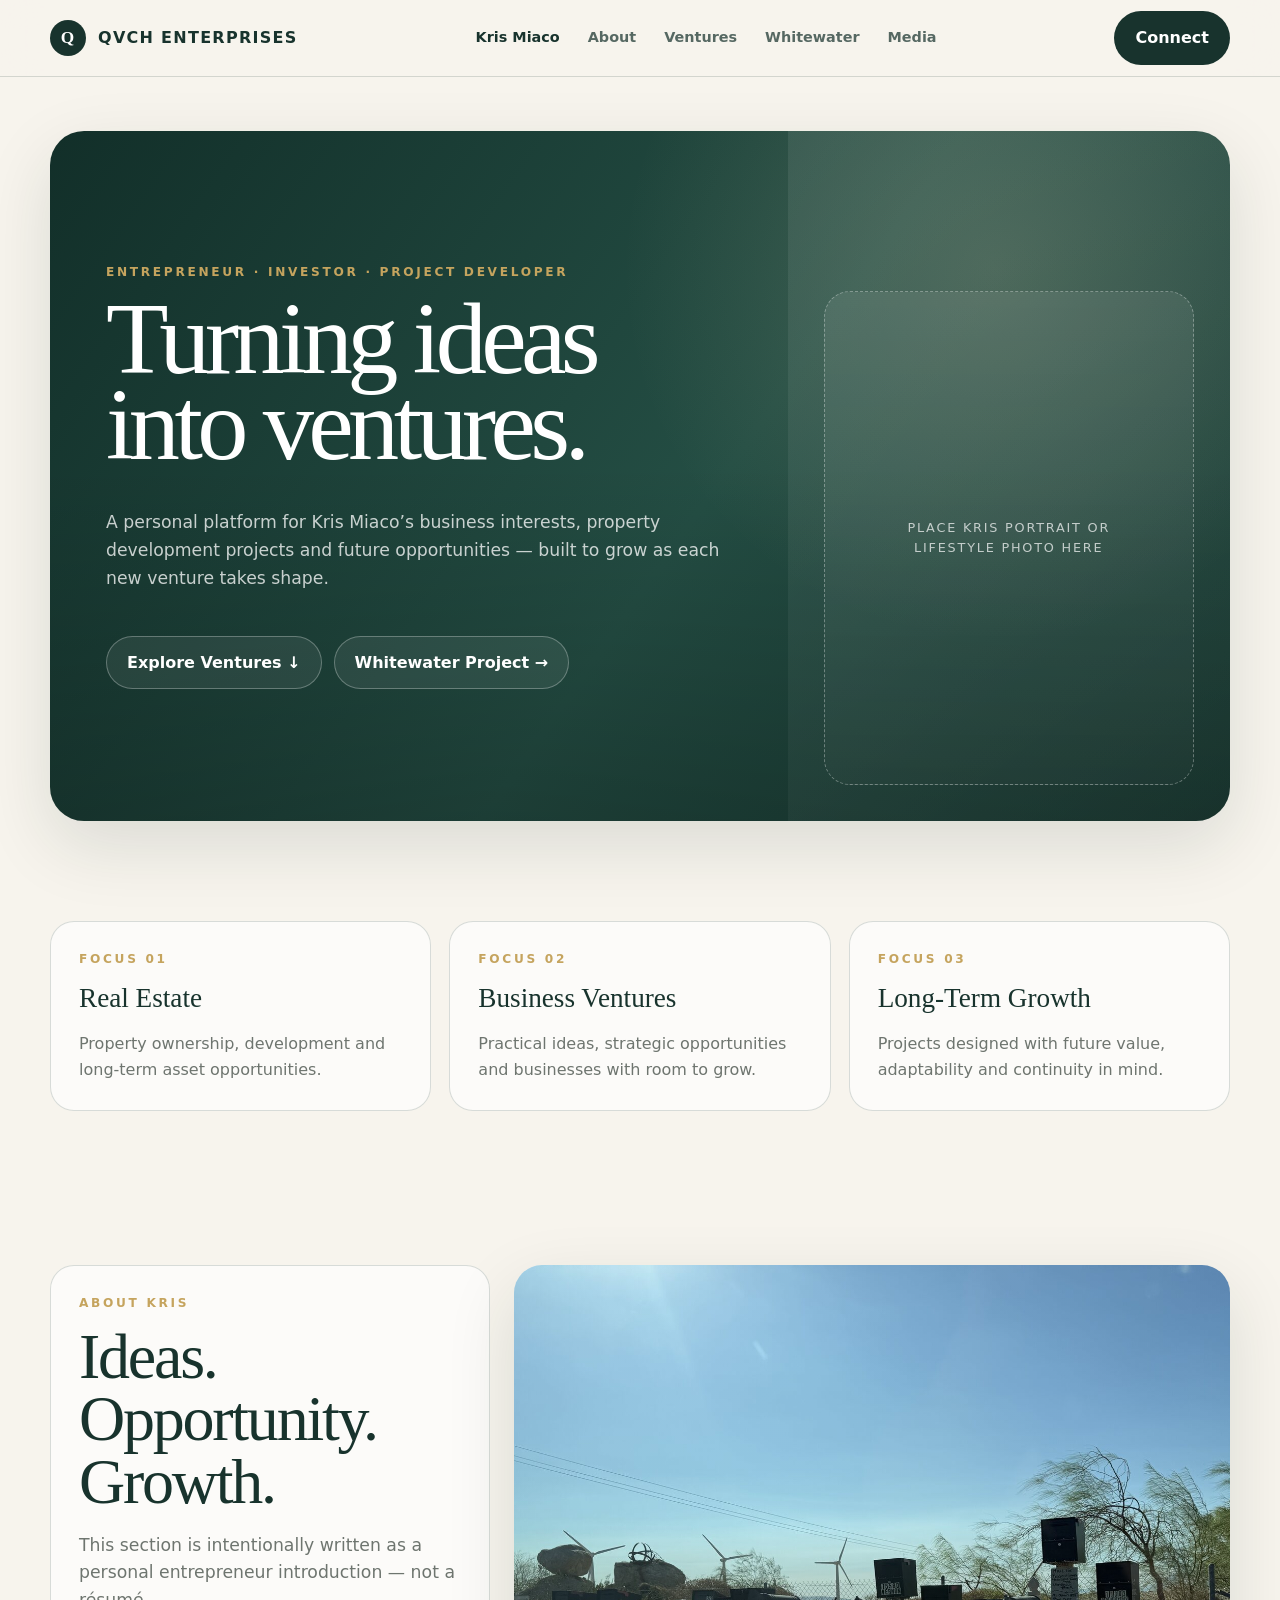
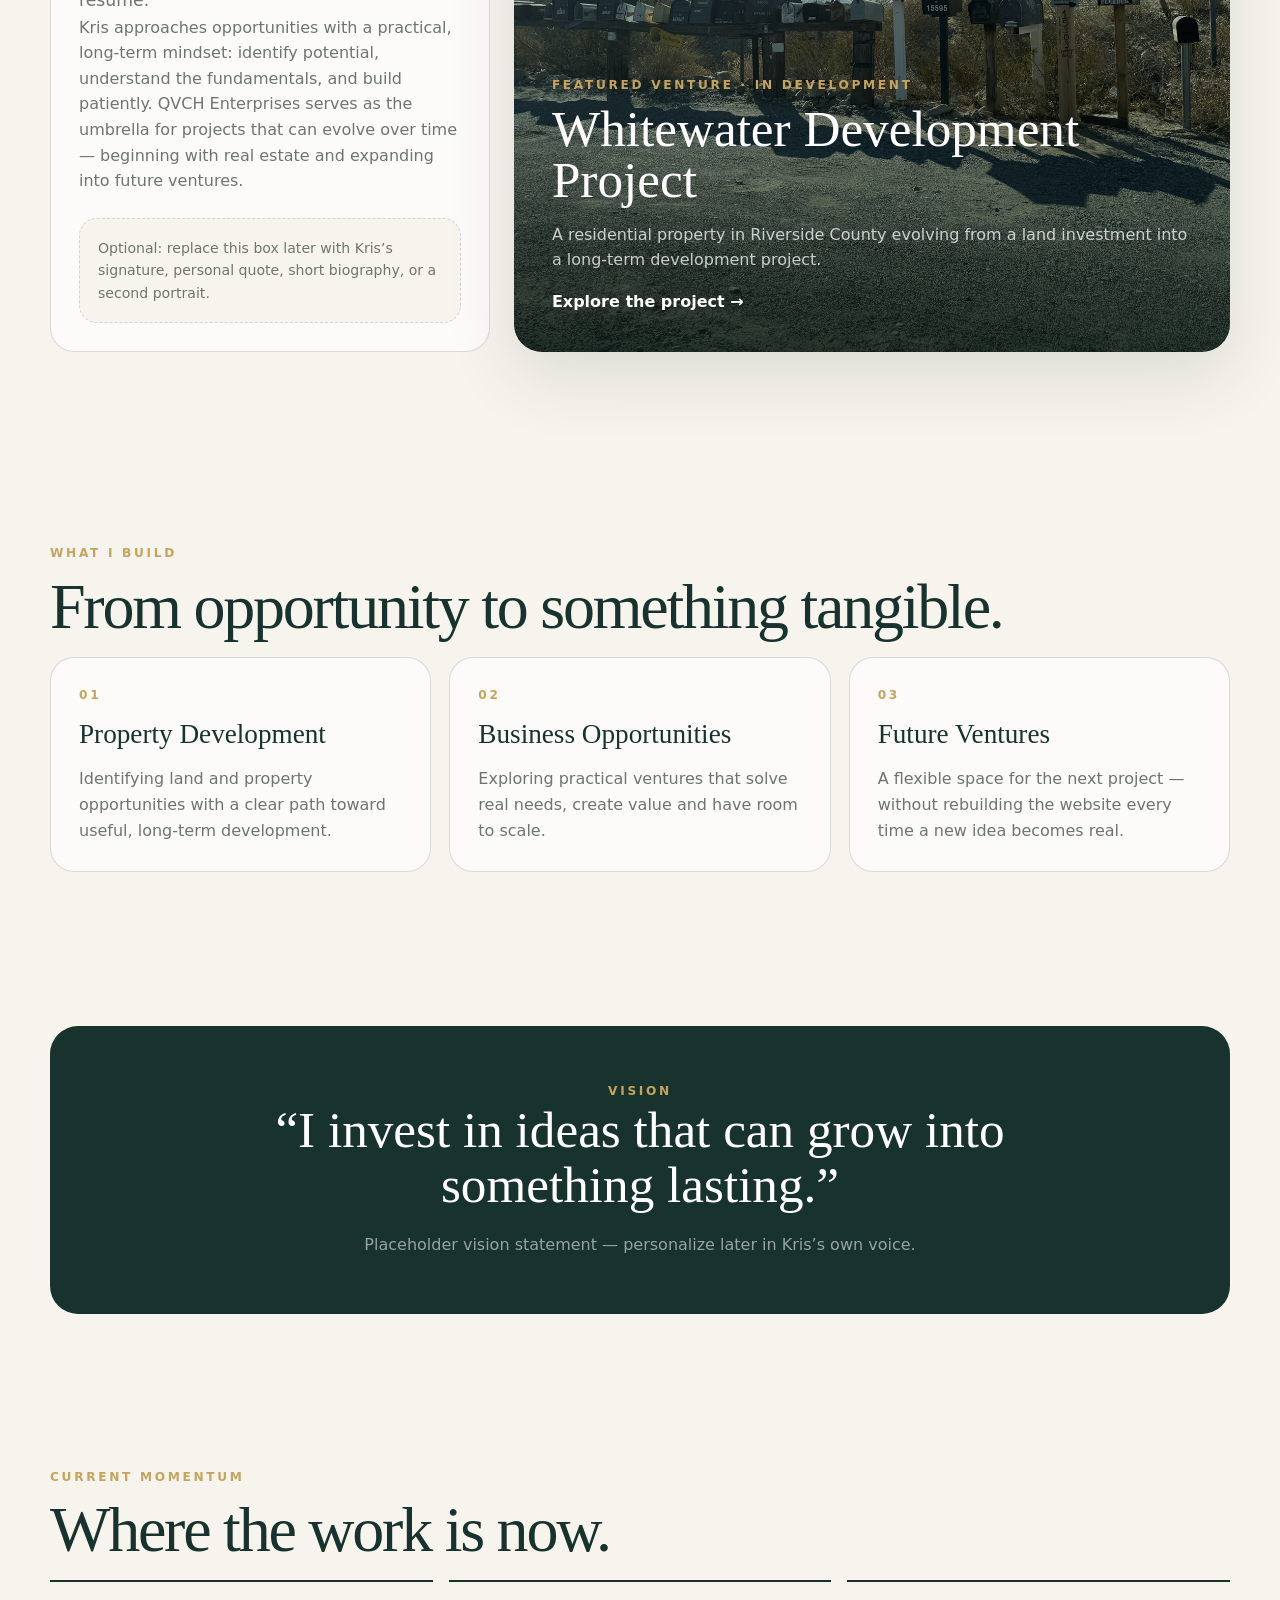
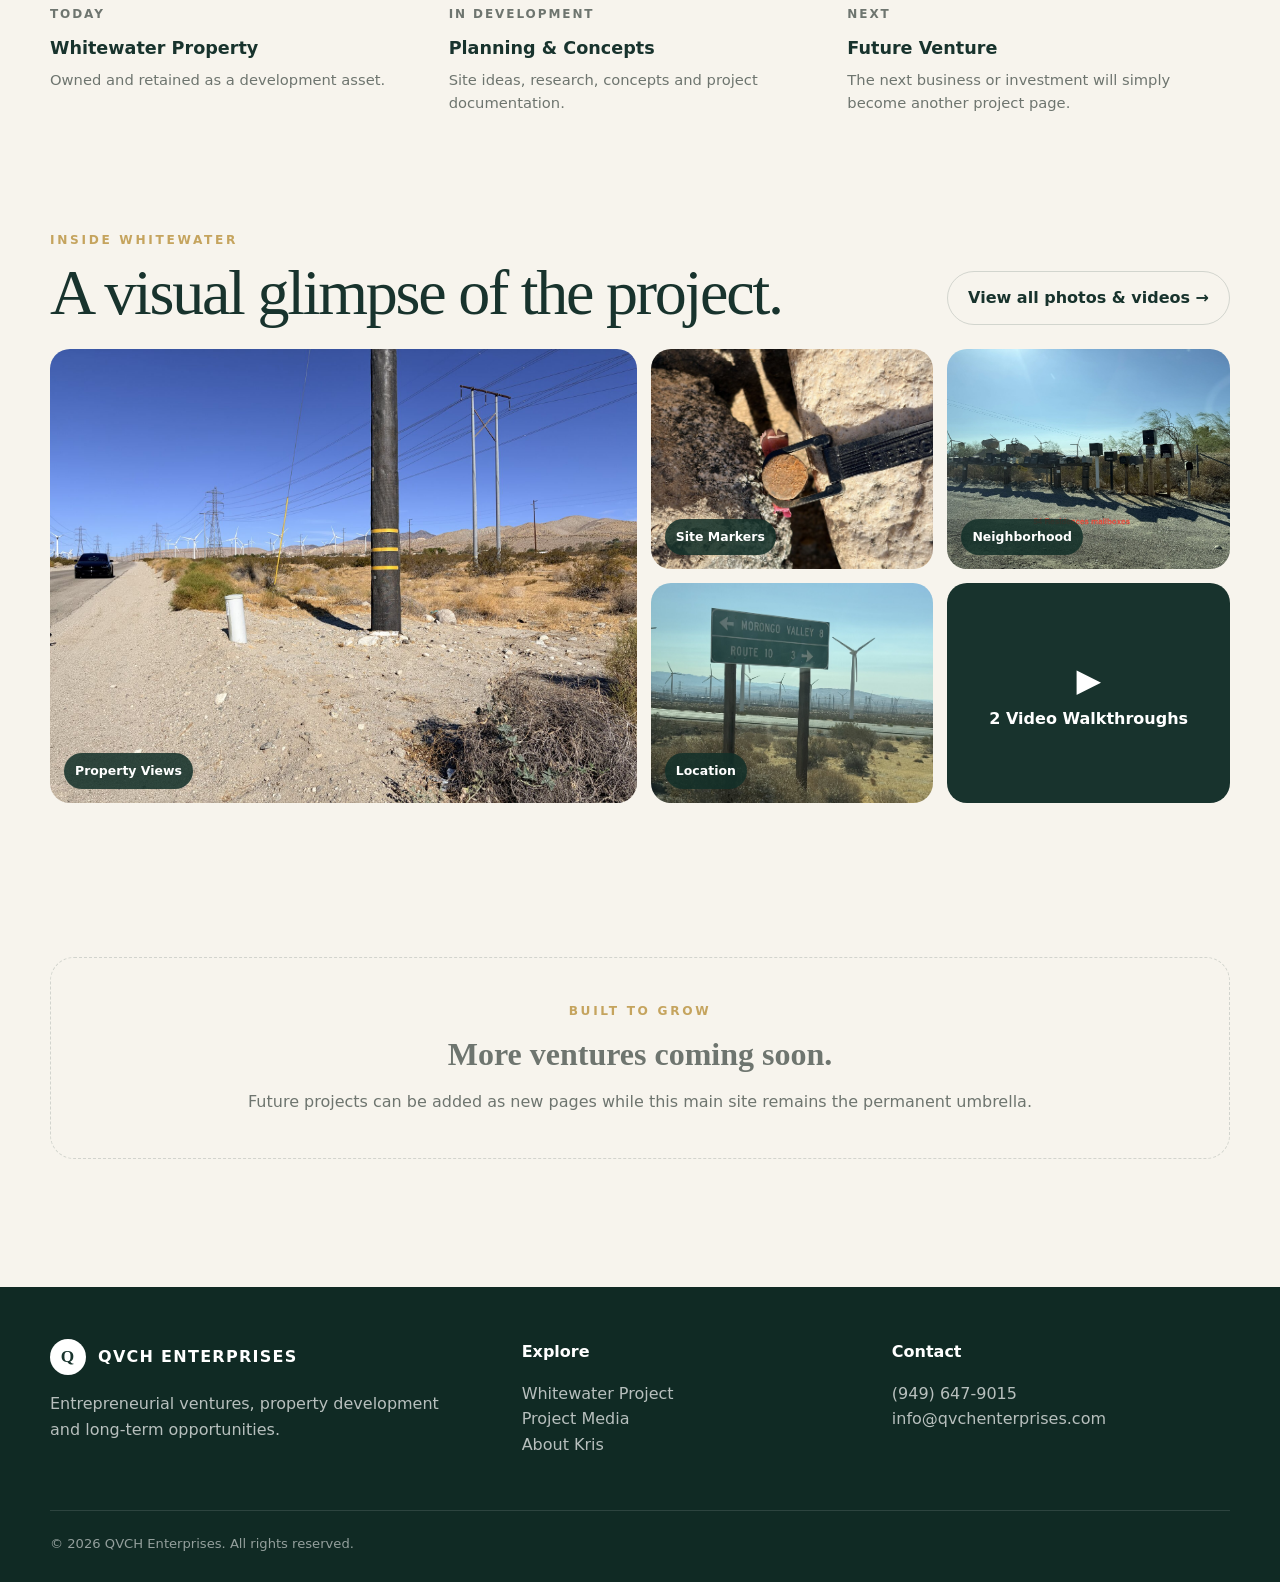
==== index.html @ ada2a0e2 "Initial QVCH staging website" ====
<!doctype html>
<html lang="en">
<head>
  <meta charset="utf-8">
  <meta name="viewport" content="width=device-width,initial-scale=1">
  <meta name="description" content="Kris Miaco — entrepreneur, investor and project developer. Explore current ventures and the Whitewater Development Project.">
  <title>Kris Miaco | QVCH Enterprises</title>
  <link rel="stylesheet" href="assets/css/styles.css">
</head>
<body>
<nav class="nav">
  <div class="container nav-inner">
    <a class="brand" href="index.html"><span class="brand-mark">Q</span><span>QVCH ENTERPRISES</span></a>
    <button class="menu-btn" aria-label="Open menu">☰</button>
    <div class="nav-links">
      <a class="active" href="index.html">Kris Miaco</a>
      <a href="#about">About</a>
      <a href="#ventures">Ventures</a>
      <a href="whitewater.html">Whitewater</a>
      <a href="media.html">Media</a>
    </div>
    <a class="nav-cta" href="#contact">Connect</a>
  </div>
</nav>

<header class="hero">
  <div class="container hero-shell">
    <div class="hero-grid">
      <div class="hero-copy">
        <div class="eyebrow">Entrepreneur · Investor · Project Developer</div>
        <h1>Turning ideas into ventures.</h1>
        <p>A personal platform for Kris Miaco’s business interests, property development projects and future opportunities — built to grow as each new venture takes shape.</p>
        <div class="hero-actions">
          <a class="btn btn-light" href="#ventures">Explore Ventures ↓</a>
          <a class="btn btn-light" href="whitewater.html">Whitewater Project →</a>
        </div>
      </div>
      <div class="hero-portrait">
        <div class="portrait-placeholder">PLACE KRIS PORTRAIT OR<br>LIFESTYLE PHOTO HERE</div>
      </div>
    </div>
  </div>
</header>

<section class="section-sm">
  <div class="container focus-grid">
    <article class="card"><div class="eyebrow">Focus 01</div><h3>Real Estate</h3><p>Property ownership, development and long-term asset opportunities.</p></article>
    <article class="card"><div class="eyebrow">Focus 02</div><h3>Business Ventures</h3><p>Practical ideas, strategic opportunities and businesses with room to grow.</p></article>
    <article class="card"><div class="eyebrow">Focus 03</div><h3>Long-Term Growth</h3><p>Projects designed with future value, adaptability and continuity in mind.</p></article>
  </div>
</section>

<section class="section" id="about">
  <div class="container split">
    <div class="card">
      <div class="eyebrow">About Kris</div>
      <h2 class="section-title" style="font-size:clamp(2.5rem,5vw,4.3rem)">Ideas.<br>Opportunity.<br>Growth.</h2>
      <p class="lead">This section is intentionally written as a personal entrepreneur introduction — not a résumé.</p>
      <p style="color:var(--muted)">Kris approaches opportunities with a practical, long-term mindset: identify potential, understand the fundamentals, and build patiently. QVCH Enterprises serves as the umbrella for projects that can evolve over time — beginning with real estate and expanding into future ventures.</p>
      <div style="margin-top:24px;padding:18px;border-radius:18px;background:var(--paper);border:1px dashed var(--line);color:var(--muted);font-size:.88rem">Optional: replace this box later with Kris’s signature, personal quote, short biography, or a second portrait.</div>
    </div>
    <a class="featured" href="whitewater.html" style="background-image:url('assets/images/whitewater-landscape-01.jpg')">
      <div class="featured-content">
        <div class="eyebrow">Featured Venture · In Development</div>
        <h3>Whitewater Development Project</h3>
        <p>A residential property in Riverside County evolving from a land investment into a long-term development project.</p>
        <strong>Explore the project →</strong>
      </div>
    </a>
  </div>
</section>

<section class="section" id="ventures">
  <div class="container">
    <div class="eyebrow">What I Build</div>
    <h2 class="section-title">From opportunity to something tangible.</h2>
    <div class="focus-grid">
      <article class="card"><div class="eyebrow">01</div><h3>Property Development</h3><p>Identifying land and property opportunities with a clear path toward useful, long-term development.</p></article>
      <article class="card"><div class="eyebrow">02</div><h3>Business Opportunities</h3><p>Exploring practical ventures that solve real needs, create value and have room to scale.</p></article>
      <article class="card"><div class="eyebrow">03</div><h3>Future Ventures</h3><p>A flexible space for the next project — without rebuilding the website every time a new idea becomes real.</p></article>
    </div>
  </div>
</section>

<section class="section-sm">
  <div class="container quote-panel">
    <div class="eyebrow">Vision</div>
    <blockquote>“I invest in ideas that can grow into something lasting.”</blockquote>
    <p style="margin:20px 0 0;color:rgba(255,255,255,.55)">Placeholder vision statement — personalize later in Kris’s own voice.</p>
  </div>
</section>

<section class="section">
  <div class="container">
    <div class="eyebrow">Current Momentum</div>
    <h2 class="section-title">Where the work is now.</h2>
    <div class="timeline">
      <div class="step"><span>Today</span><h4>Whitewater Property</h4><p>Owned and retained as a development asset.</p></div>
      <div class="step"><span>In Development</span><h4>Planning & Concepts</h4><p>Site ideas, research, concepts and project documentation.</p></div>
      <div class="step"><span>Next</span><h4>Future Venture</h4><p>The next business or investment will simply become another project page.</p></div>
    </div>
  </div>
</section>

<section class="section" style="padding-top:20px">
  <div class="container">
    <div style="display:flex;justify-content:space-between;align-items:end;gap:20px;flex-wrap:wrap;margin-bottom:24px">
      <div><div class="eyebrow">Inside Whitewater</div><h2 class="section-title" style="font-size:clamp(2.4rem,5vw,4rem);margin-bottom:0">A visual glimpse of the project.</h2></div>
      <a class="btn btn-outline" href="media.html">View all photos & videos →</a>
    </div>
    <div class="media-teaser">
      <a href="media.html"><img src="assets/images/whitewater-landscape-02.jpg" alt="Whitewater property landscape"><span class="media-label">Property Views</span></a>
      <a href="media.html"><img src="assets/images/lot-marker-t3s-zoom.jpg" alt="Lot marker detail"><span class="media-label">Site Markers</span></a>
      <a href="media.html"><img src="assets/images/neighborhood-mailboxes.jpg" alt="Nearby residences mailboxes"><span class="media-label">Neighborhood</span></a>
      <a href="media.html"><img src="assets/images/morongo-route-sign.jpg" alt="Morongo route sign"><span class="media-label">Location</span></a>
      <a href="media.html" style="background:var(--ink);display:grid;place-items:center;color:white"><div style="text-align:center"><div style="font-size:2rem">▶</div><strong>2 Video Walkthroughs</strong></div></a>
    </div>
  </div>
</section>

<section class="section-sm">
  <div class="container placeholder-venture"><div class="eyebrow">Built to Grow</div><h3 style="font-family:Georgia,serif;font-size:2rem;margin:8px 0">More ventures coming soon.</h3><p style="margin:0">Future projects can be added as new pages while this main site remains the permanent umbrella.</p></div>
</section>

<footer class="footer" id="contact">
  <div class="container">
    <div class="footer-grid">
      <div><div class="brand"><span class="brand-mark" style="background:white;color:var(--ink)">Q</span><span>QVCH ENTERPRISES</span></div><p style="max-width:420px">Entrepreneurial ventures, property development and long-term opportunities.</p></div>
      <div><strong>Explore</strong><p><a href="whitewater.html">Whitewater Project</a><br><a href="media.html">Project Media</a><br><a href="#about">About Kris</a></p></div>
      <div><strong>Contact</strong><p><a href="tel:+19496479015">(949) 647-9015</a><br><a href="mailto:info@qvchenterprises.com">info@qvchenterprises.com</a></p></div>
    </div>
    <div class="footer-bottom">© <span data-year></span> QVCH Enterprises. All rights reserved.</div>
  </div>
</footer>
<script src="assets/js/main.js"></script>
</body>
</html>
---- assets/css/styles.css ----
:root{
  --ink:#18332d;
  --ink-2:#284d44;
  --sand:#d7c3a0;
  --sand-2:#b79d74;
  --paper:#f7f4ed;
  --white:#ffffff;
  --muted:#6e756f;
  --line:rgba(24,51,45,.16);
  --gold:#c5a45e;
  --shadow:0 24px 70px rgba(20,42,36,.12);
  --radius:28px;
}
*{box-sizing:border-box}
html{scroll-behavior:smooth}
body{margin:0;font-family:Inter,ui-sans-serif,system-ui,-apple-system,BlinkMacSystemFont,"Segoe UI",sans-serif;background:var(--paper);color:var(--ink);line-height:1.6}
a{color:inherit;text-decoration:none}
img,video{display:block;max-width:100%}
button{font:inherit}
.container{width:min(1180px,calc(100% - 40px));margin-inline:auto}
.eyebrow{font-size:.76rem;letter-spacing:.22em;text-transform:uppercase;font-weight:800;color:var(--gold)}
.section{padding:96px 0}
.section-sm{padding:58px 0}
.section-title{font-family:Georgia,"Times New Roman",serif;font-size:clamp(2.25rem,5vw,4.9rem);line-height:.98;margin:12px 0 18px;font-weight:500;letter-spacing:-.035em}
.lead{font-size:1.08rem;color:var(--muted);max-width:720px}
.nav{position:sticky;top:0;z-index:100;background:rgba(247,244,237,.92);backdrop-filter:blur(18px);border-bottom:1px solid var(--line)}
.nav-inner{min-height:76px;display:flex;align-items:center;justify-content:space-between;gap:24px}
.brand{display:flex;align-items:center;gap:12px;font-weight:900;letter-spacing:.08em}
.brand-mark{width:36px;height:36px;border-radius:50%;display:grid;place-items:center;background:var(--ink);color:white;font-family:Georgia,serif;font-size:1.08rem}
.nav-links{display:flex;align-items:center;gap:28px;font-size:.9rem;font-weight:700}
.nav-links a{opacity:.72}.nav-links a:hover,.nav-links a.active{opacity:1}
.nav-cta,.btn{display:inline-flex;align-items:center;justify-content:center;gap:10px;padding:13px 20px;border-radius:999px;font-weight:800;border:1px solid transparent;transition:.2s ease}
.btn-dark,.nav-cta{background:var(--ink);color:white}.btn-dark:hover,.nav-cta:hover{background:var(--ink-2)}
.btn-light{border-color:rgba(255,255,255,.28);color:white;background:rgba(255,255,255,.07)}
.btn-outline{border-color:var(--line);background:transparent}
.menu-btn{display:none;border:0;background:transparent;font-size:1.5rem;color:var(--ink)}
.hero{padding:54px 0 42px}
.hero-shell{min-height:690px;border-radius:34px;overflow:hidden;position:relative;background:linear-gradient(125deg,#122f29 0%,#244e44 55%,#183a32 100%);color:white;box-shadow:var(--shadow)}
.hero-shell:after{content:"";position:absolute;inset:0;background:radial-gradient(circle at 80% 20%,rgba(215,195,160,.18),transparent 34%),linear-gradient(to top,rgba(0,0,0,.22),transparent 52%);pointer-events:none}
.hero-grid{position:relative;z-index:1;display:grid;grid-template-columns:1.25fr .75fr;min-height:690px}
.hero-copy{padding:90px 56px;display:flex;flex-direction:column;justify-content:center}
.hero-copy h1{font-family:Georgia,"Times New Roman",serif;font-weight:500;letter-spacing:-.055em;font-size:clamp(4rem,8vw,7.9rem);line-height:.84;margin:14px 0 24px;max-width:760px}
.hero-copy p{max-width:650px;font-size:1.08rem;color:rgba(255,255,255,.76)}
.hero-actions{display:flex;gap:12px;flex-wrap:wrap;margin-top:26px}
.hero-portrait{position:relative;min-height:100%;background:linear-gradient(145deg,rgba(255,255,255,.08),rgba(255,255,255,.02));display:flex;align-items:flex-end;padding:36px}
.portrait-placeholder{width:100%;aspect-ratio:3/4;border:1px dashed rgba(255,255,255,.32);border-radius:26px;display:flex;align-items:center;justify-content:center;text-align:center;padding:20px;color:rgba(255,255,255,.7);background:linear-gradient(180deg,rgba(255,255,255,.08),rgba(255,255,255,.02));font-size:.8rem;letter-spacing:.14em;text-transform:uppercase}
.focus-grid{display:grid;grid-template-columns:repeat(3,1fr);gap:18px}
.card{background:rgba(255,255,255,.66);border:1px solid var(--line);border-radius:24px;padding:28px}
.card h3{font-family:Georgia,serif;font-size:1.7rem;margin:8px 0 10px;font-weight:500}
.card p{margin:0;color:var(--muted)}
.split{display:grid;grid-template-columns:.86fr 1.4fr;gap:24px;align-items:stretch}
.featured{min-height:520px;border-radius:var(--radius);overflow:hidden;position:relative;background-size:cover;background-position:center;box-shadow:var(--shadow)}
.featured:after{content:"";position:absolute;inset:0;background:linear-gradient(to top,rgba(7,22,18,.78) 0%,rgba(7,22,18,.05) 62%)}
.featured-content{position:absolute;left:0;right:0;bottom:0;z-index:1;color:white;padding:38px}
.featured-content h3{font-family:Georgia,serif;font-size:clamp(2rem,4vw,3.5rem);font-weight:500;line-height:1;margin:8px 0 14px}
.featured-content p{color:rgba(255,255,255,.75);max-width:660px}
.quote-panel{background:var(--ink);color:white;border-radius:var(--radius);padding:56px;text-align:center}
.quote-panel blockquote{font-family:Georgia,serif;font-size:clamp(2rem,4vw,4.2rem);line-height:1.08;margin:0 auto;max-width:900px;font-weight:400}
.timeline{display:grid;grid-template-columns:repeat(3,1fr);gap:16px}
.timeline .step{border-top:2px solid var(--ink);padding-top:18px}
.step span{font-size:.75rem;font-weight:900;letter-spacing:.16em;text-transform:uppercase;color:var(--muted)}
.step h4{font-size:1.1rem;margin:8px 0 6px}.step p{margin:0;color:var(--muted);font-size:.92rem}
.media-teaser{display:grid;grid-template-columns:1.35fr .65fr .65fr;grid-template-rows:220px 220px;gap:14px}
.media-teaser a{position:relative;overflow:hidden;border-radius:20px}
.media-teaser a:first-child{grid-row:1/3}
.media-teaser img{width:100%;height:100%;object-fit:cover;transition:transform .4s ease}.media-teaser a:hover img{transform:scale(1.03)}
.media-label{position:absolute;left:14px;bottom:14px;background:rgba(18,47,41,.85);color:white;padding:8px 11px;border-radius:999px;font-size:.78rem;font-weight:800}
.placeholder-venture{border:1px dashed var(--line);border-radius:24px;padding:44px;text-align:center;color:var(--muted)}
.footer{background:#102a24;color:white;padding:52px 0 28px;margin-top:70px}.footer-grid{display:grid;grid-template-columns:1.3fr 1fr 1fr;gap:32px}.footer p,.footer a{color:rgba(255,255,255,.7)}.footer-bottom{border-top:1px solid rgba(255,255,255,.12);margin-top:36px;padding-top:22px;font-size:.82rem;color:rgba(255,255,255,.55)}
.project-hero{padding:32px 0 0}.project-hero-card{min-height:660px;border-radius:34px;overflow:hidden;position:relative;background-size:cover;background-position:center;box-shadow:var(--shadow)}.project-hero-card:after{content:"";position:absolute;inset:0;background:linear-gradient(90deg,rgba(10,28,24,.78),rgba(10,28,24,.18) 72%),linear-gradient(to top,rgba(10,28,24,.55),transparent 55%)}
.project-hero-copy{position:absolute;z-index:1;left:48px;bottom:56px;color:white;max-width:760px}.project-hero-copy h1{font-family:Georgia,serif;font-size:clamp(3.4rem,7vw,6.5rem);font-weight:500;letter-spacing:-.045em;line-height:.92;margin:10px 0 20px}.project-hero-copy p{font-size:1.05rem;color:rgba(255,255,255,.78);max-width:620px}
.stats{display:grid;grid-template-columns:repeat(4,1fr);gap:12px;margin-top:20px}.stat{padding:20px;border:1px solid var(--line);border-radius:18px;background:rgba(255,255,255,.55)}.stat small{display:block;color:var(--muted);font-size:.7rem;letter-spacing:.14em;text-transform:uppercase;font-weight:800}.stat strong{display:block;margin-top:4px;font-size:1.05rem}
.project-copy-grid{display:grid;grid-template-columns:1fr 1fr;gap:48px}.project-copy-grid h2{font-family:Georgia,serif;font-size:clamp(2.6rem,5vw,4.6rem);font-weight:500;line-height:1;margin:0}.project-copy-grid p{color:var(--muted);font-size:1.02rem}
.highlights{display:grid;grid-template-columns:repeat(3,1fr);gap:18px}.highlight{padding:28px;border-radius:22px;border:1px solid var(--line);background:white}.highlight .num{font-family:Georgia,serif;font-size:2.6rem;color:var(--sand-2)}.highlight h3{margin:8px 0}.highlight p{color:var(--muted);margin:0}
.concept-panel{display:grid;grid-template-columns:1.05fr .95fr;background:#18342d;color:white;border-radius:30px;overflow:hidden}.concept-visual{min-height:460px;background:linear-gradient(165deg,#b9c0b7 0 37%,#7f7b68 38% 50%,#b6966a 51% 72%,#d7c5a7 73%);position:relative}.concept-visual:after{content:"CONCEPTUAL DEVELOPMENT";position:absolute;left:24px;bottom:24px;background:rgba(0,0,0,.48);padding:9px 12px;border-radius:999px;font-size:.75rem;letter-spacing:.13em}.concept-copy{padding:48px}.concept-copy h2{font-family:Georgia,serif;font-size:3.4rem;font-weight:500;line-height:1;margin:8px 0 18px}.concept-copy p{color:rgba(255,255,255,.72)}.disclaimer{font-size:.82rem;border-top:1px solid rgba(255,255,255,.16);padding-top:18px;margin-top:24px;color:rgba(255,255,255,.52)}
.location-box{display:grid;grid-template-columns:1fr 1fr;gap:24px}.location-card{border:1px solid var(--line);border-radius:24px;padding:30px;background:white}.map-placeholder{min-height:340px;border-radius:24px;background:linear-gradient(135deg,#d9d0bd,#b0b8aa);display:grid;place-items:center;text-align:center;padding:30px;color:#33483f}
.gallery-grid{display:grid;grid-template-columns:repeat(12,1fr);grid-auto-rows:210px;gap:14px}.gallery-item{border-radius:20px;overflow:hidden;position:relative;background:#ddd}.gallery-item img{width:100%;height:100%;object-fit:cover}.gallery-item.wide{grid-column:span 7;grid-row:span 2}.gallery-item.tall{grid-column:span 5;grid-row:span 2}.gallery-item.small{grid-column:span 4}.gallery-caption{position:absolute;left:12px;bottom:12px;background:rgba(16,42,36,.82);color:white;padding:7px 10px;border-radius:999px;font-size:.72rem;font-weight:800}
.media-hero{padding:72px 0 32px}.media-hero h1{font-family:Georgia,serif;font-size:clamp(3.6rem,8vw,7.6rem);line-height:.88;letter-spacing:-.05em;font-weight:500;margin:12px 0 20px}.media-layout{display:grid;grid-template-columns:repeat(12,1fr);gap:14px}.media-card{grid-column:span 4;border-radius:22px;overflow:hidden;background:white;border:1px solid var(--line)}.media-card.feature{grid-column:span 8}.media-card img{width:100%;height:320px;object-fit:cover}.media-card.feature img{height:520px}.media-card .caption{padding:16px 18px}.media-card .caption strong{display:block}.media-card .caption span{color:var(--muted);font-size:.86rem}.video-grid{display:grid;grid-template-columns:1fr 1fr;gap:18px}.video-card{border-radius:22px;overflow:hidden;background:#101d1a;color:white}.video-card video{width:100%;aspect-ratio:16/9;background:#000}.video-card .caption{padding:18px 20px}.journal{display:grid;grid-template-columns:repeat(4,1fr);gap:14px}.journal-step{border:1px dashed var(--line);border-radius:20px;padding:24px}.journal-step span{font-size:.72rem;letter-spacing:.14em;text-transform:uppercase;color:var(--muted);font-weight:800}.journal-step strong{display:block;margin-top:8px}
.lightbox{position:fixed;inset:0;background:rgba(3,13,10,.92);z-index:999;display:none;align-items:center;justify-content:center;padding:24px}.lightbox.open{display:flex}.lightbox img{max-width:min(1200px,94vw);max-height:88vh;border-radius:18px}.lightbox-close{position:absolute;top:24px;right:28px;border:1px solid rgba(255,255,255,.28);background:rgba(255,255,255,.08);color:white;width:46px;height:46px;border-radius:50%;font-size:1.25rem;cursor:pointer}
@media (max-width:900px){.nav-links{display:none;position:absolute;left:20px;right:20px;top:74px;background:var(--paper);border:1px solid var(--line);border-radius:18px;padding:18px;flex-direction:column;align-items:flex-start;box-shadow:var(--shadow)}.nav-links.open{display:flex}.menu-btn{display:block}.nav-cta{display:none}.hero-grid{grid-template-columns:1fr}.hero-copy{padding:68px 32px 36px}.hero-portrait{padding:0 32px 36px}.portrait-placeholder{aspect-ratio:16/7}.focus-grid,.timeline,.highlights,.stats,.journal{grid-template-columns:1fr 1fr}.split,.project-copy-grid,.concept-panel,.location-box{grid-template-columns:1fr}.media-teaser{grid-template-columns:1fr 1fr;grid-template-rows:230px 190px}.media-teaser a:first-child{grid-column:1/3;grid-row:auto}.project-hero-copy{left:30px;right:30px;bottom:38px}.media-card,.media-card.feature{grid-column:span 6}.media-card.feature img{height:420px}.footer-grid{grid-template-columns:1fr 1fr}.footer-grid>div:first-child{grid-column:1/3}}
@media (max-width:620px){.container{width:min(100% - 28px,1180px)}.section{padding:72px 0}.hero{padding-top:20px}.hero-shell,.hero-grid{min-height:auto}.hero-copy h1{font-size:3.75rem}.hero-copy{padding:58px 24px 32px}.hero-portrait{padding:0 24px 24px}.focus-grid,.timeline,.highlights,.stats,.journal,.video-grid{grid-template-columns:1fr}.split{gap:16px}.quote-panel{padding:42px 24px}.media-teaser{display:grid;grid-template-columns:1fr 1fr;grid-template-rows:210px 150px}.featured{min-height:430px}.project-hero-card{min-height:560px}.project-hero-copy{left:22px;right:22px;bottom:28px}.project-hero-copy h1{font-size:3.4rem}.gallery-grid{display:grid;grid-template-columns:1fr;grid-auto-rows:260px}.gallery-item.wide,.gallery-item.tall,.gallery-item.small{grid-column:auto;grid-row:auto}.media-layout{display:block}.media-card,.media-card.feature{margin-bottom:14px}.media-card img,.media-card.feature img{height:320px}.footer-grid{grid-template-columns:1fr}.footer-grid>div:first-child{grid-column:auto}}
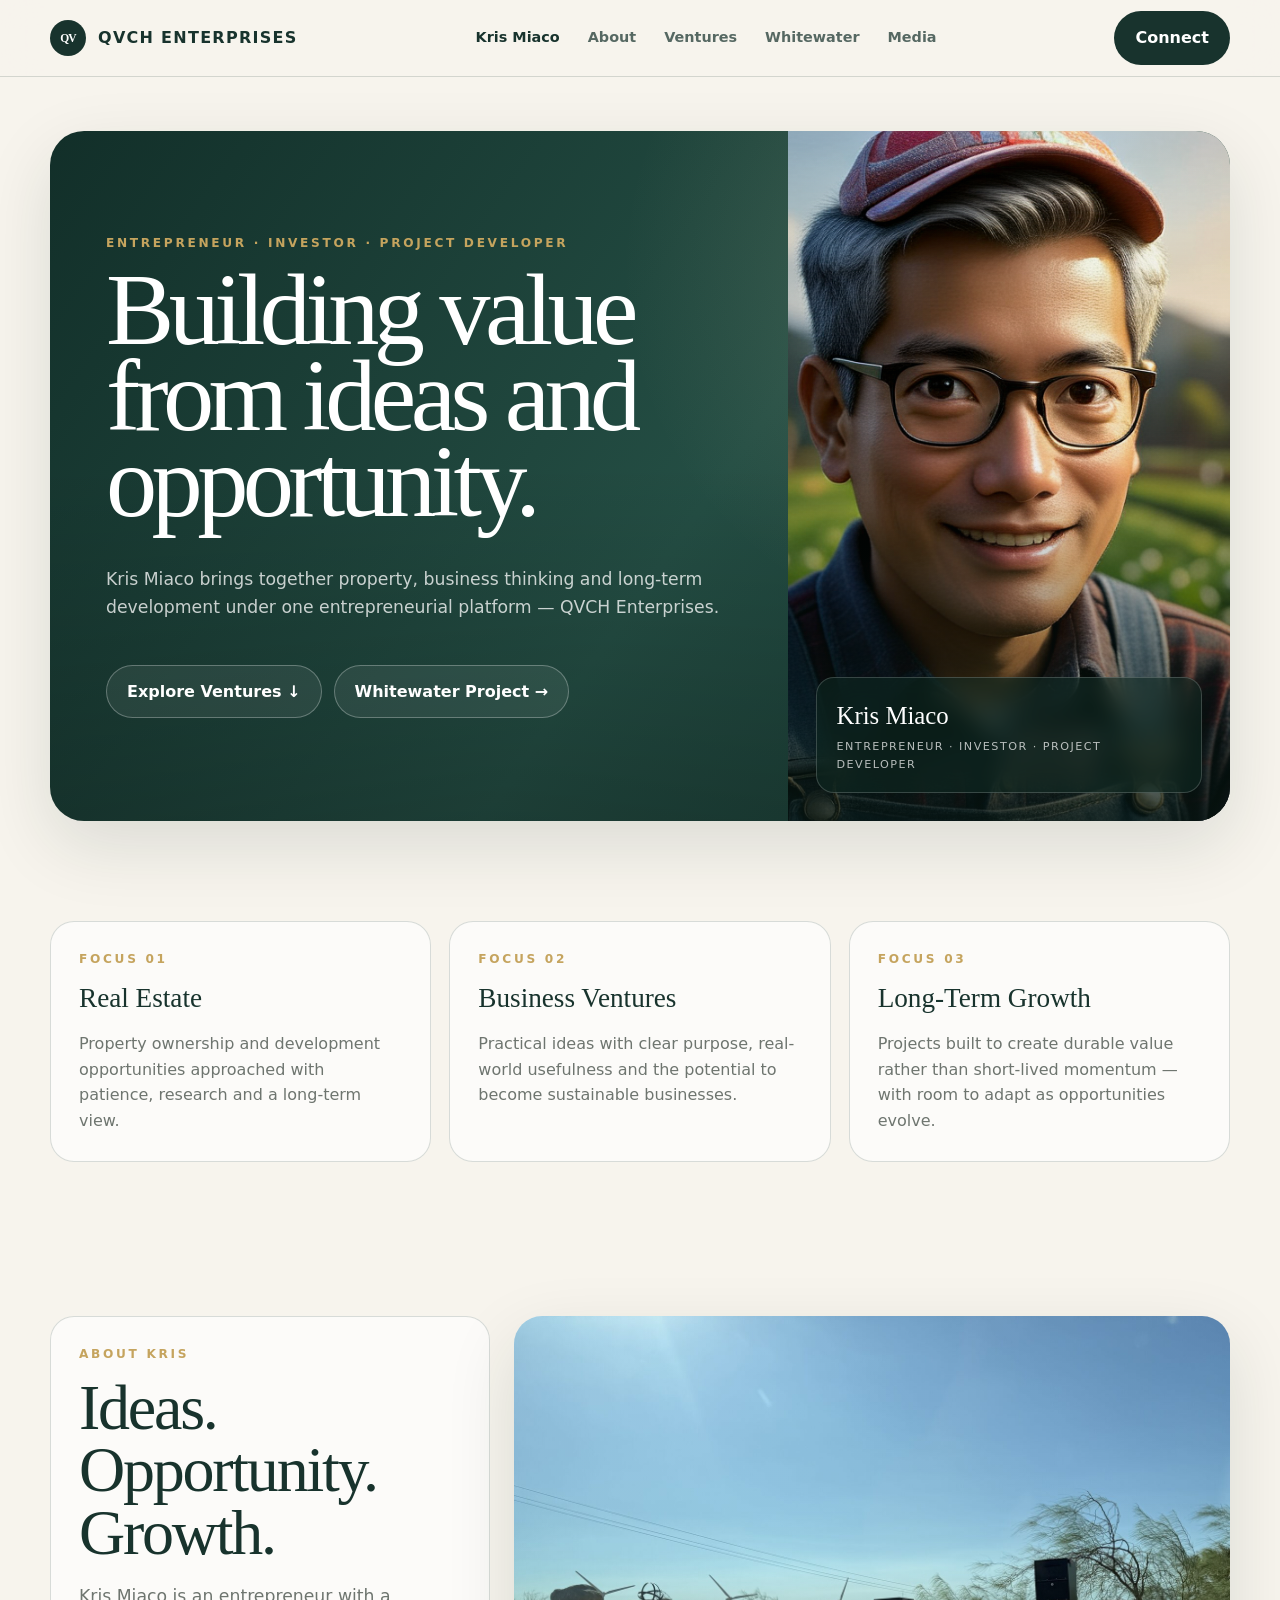
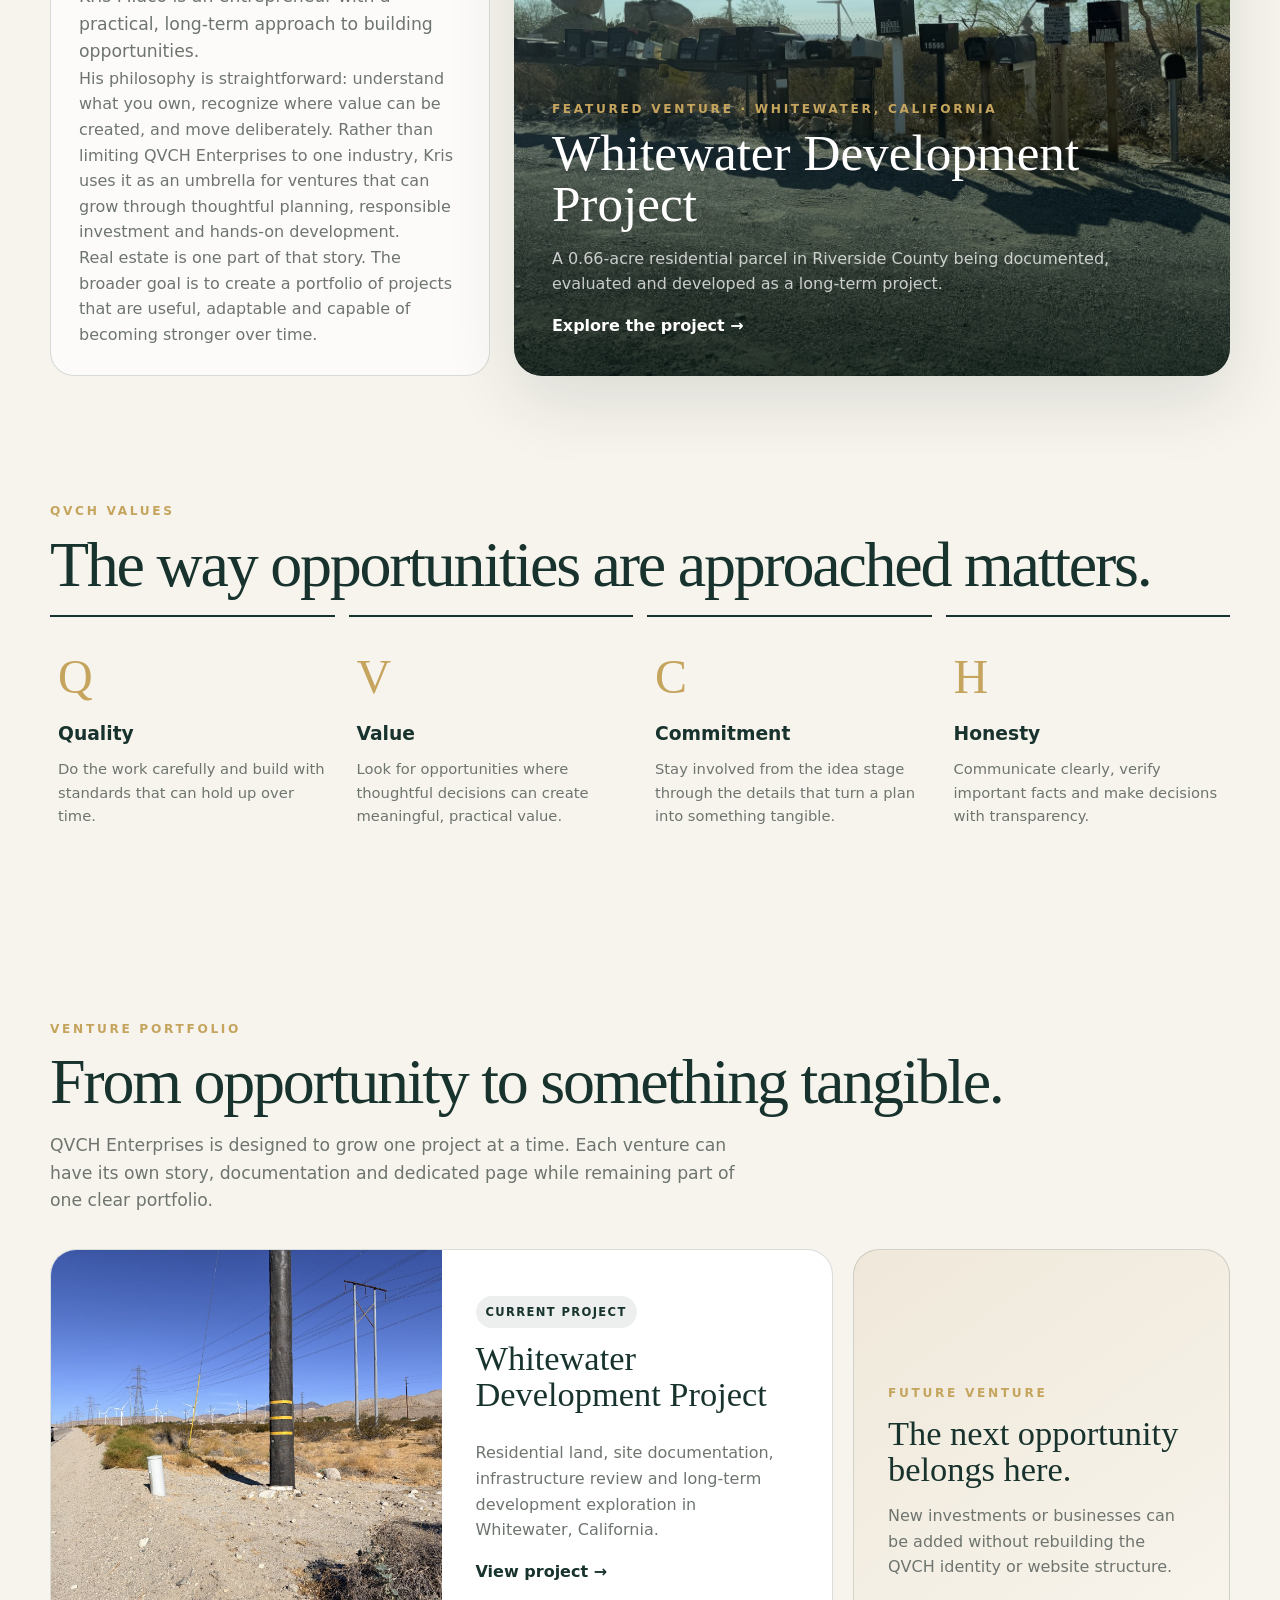
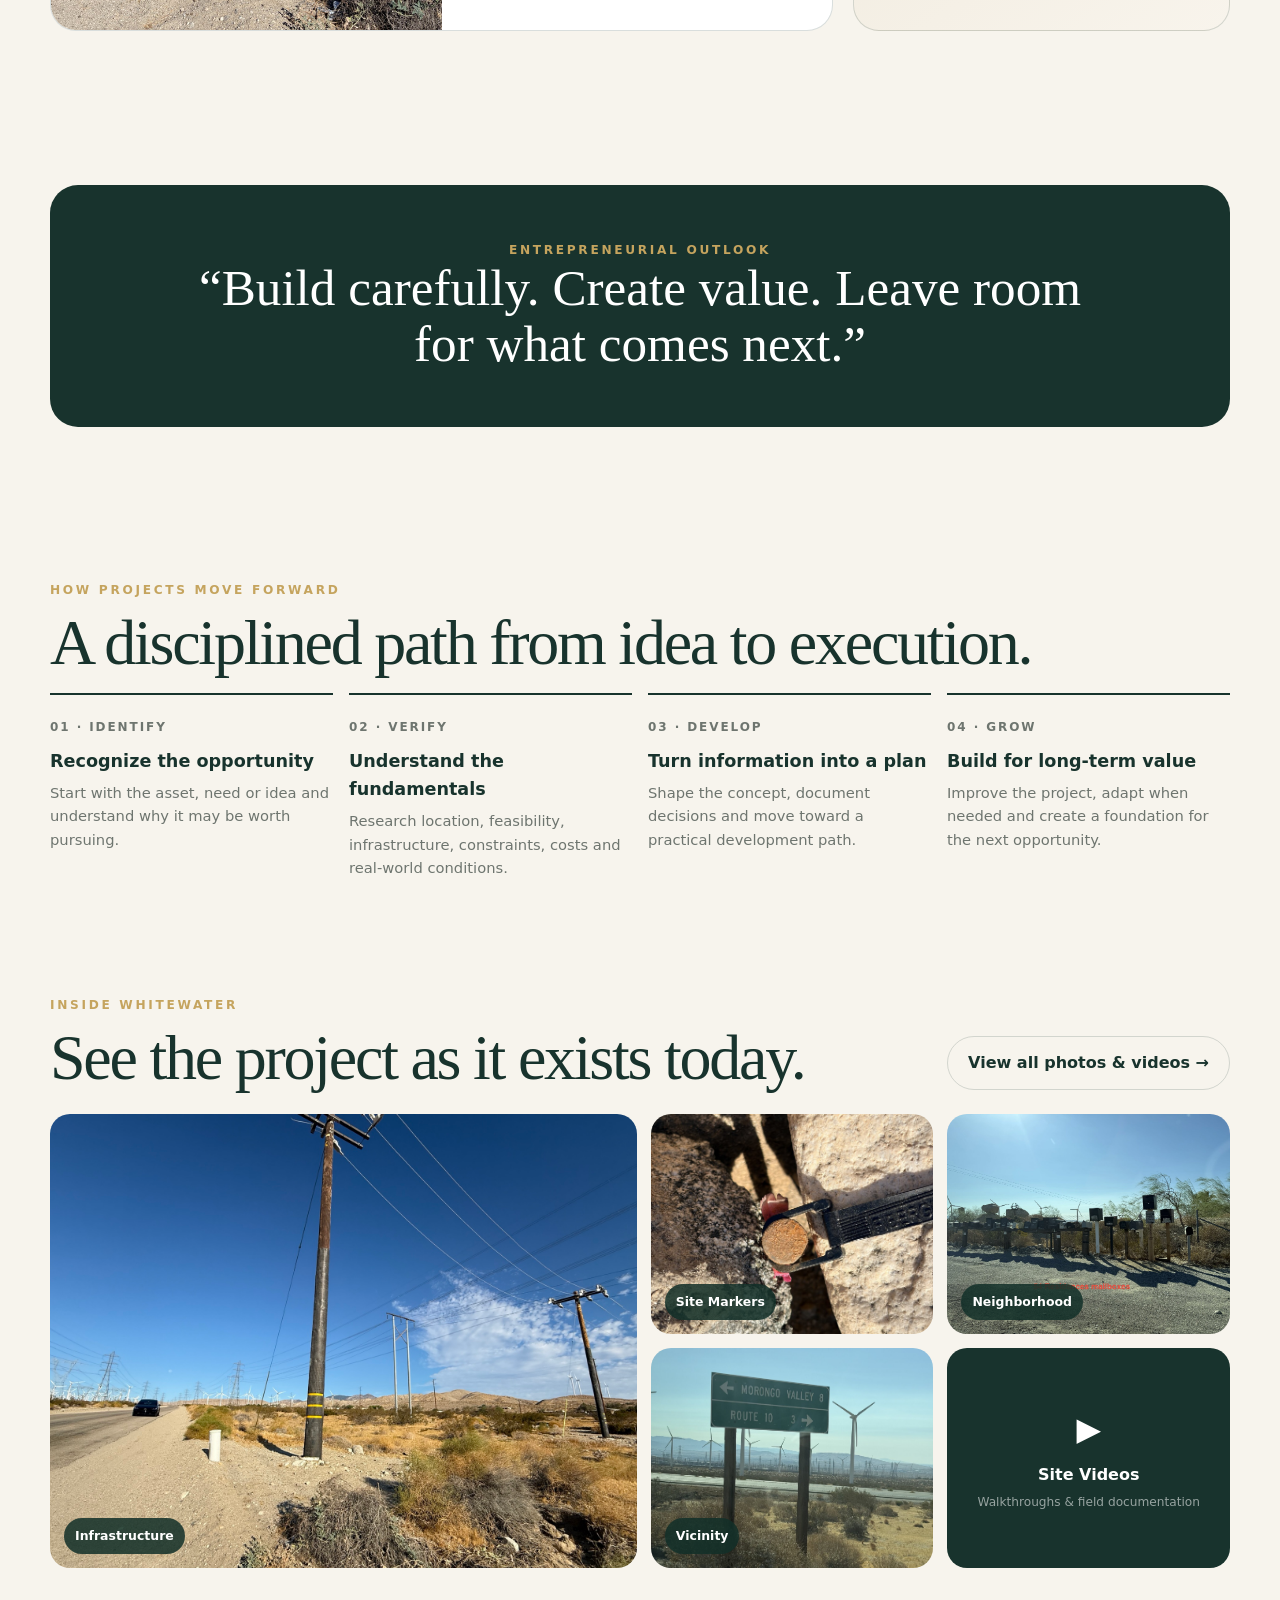
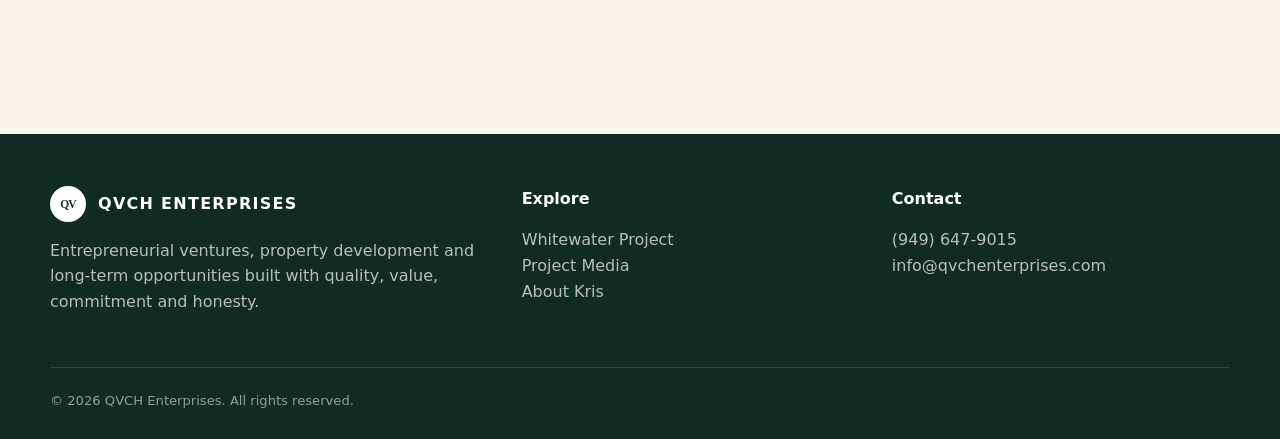
==== commit f941a0aa: "Build complete QVCH staging website" ====
--- a/index.html
+++ b/index.html
@@ -3,14 +3,14 @@
 <head>
   <meta charset="utf-8">
   <meta name="viewport" content="width=device-width,initial-scale=1">
-  <meta name="description" content="Kris Miaco — entrepreneur, investor and project developer. Explore current ventures and the Whitewater Development Project.">
+  <meta name="description" content="Kris Miaco and QVCH Enterprises — entrepreneurial ventures, property development, investment ideas and long-term opportunities.">
   <title>Kris Miaco | QVCH Enterprises</title>
   <link rel="stylesheet" href="assets/css/styles.css">
 </head>
 <body>
 <nav class="nav">
   <div class="container nav-inner">
-    <a class="brand" href="index.html"><span class="brand-mark">Q</span><span>QVCH ENTERPRISES</span></a>
+    <a class="brand" href="index.html"><span class="brand-mark brand-qv">QV</span><span>QVCH ENTERPRISES</span></a>
     <button class="menu-btn" aria-label="Open menu">☰</button>
     <div class="nav-links">
       <a class="active" href="index.html">Kris Miaco</a>
@@ -28,15 +28,16 @@
     <div class="hero-grid">
       <div class="hero-copy">
         <div class="eyebrow">Entrepreneur · Investor · Project Developer</div>
-        <h1>Turning ideas into ventures.</h1>
-        <p>A personal platform for Kris Miaco’s business interests, property development projects and future opportunities — built to grow as each new venture takes shape.</p>
+        <h1>Building value from ideas and opportunity.</h1>
+        <p>Kris Miaco brings together property, business thinking and long-term development under one entrepreneurial platform — QVCH Enterprises.</p>
         <div class="hero-actions">
           <a class="btn btn-light" href="#ventures">Explore Ventures ↓</a>
           <a class="btn btn-light" href="whitewater.html">Whitewater Project →</a>
         </div>
       </div>
-      <div class="hero-portrait">
-        <div class="portrait-placeholder">PLACE KRIS PORTRAIT OR<br>LIFESTYLE PHOTO HERE</div>
+      <div class="hero-portrait hero-photo" aria-label="Kris Miaco">
+        <img src="assets/images/kris-miaco.png" alt="Kris Miaco">
+        <div class="hero-photo-caption"><strong>Kris Miaco</strong><span>Entrepreneur · Investor · Project Developer</span></div>
       </div>
     </div>
   </div>
@@ -44,88 +45,100 @@
 
 <section class="section-sm">
   <div class="container focus-grid">
-    <article class="card"><div class="eyebrow">Focus 01</div><h3>Real Estate</h3><p>Property ownership, development and long-term asset opportunities.</p></article>
-    <article class="card"><div class="eyebrow">Focus 02</div><h3>Business Ventures</h3><p>Practical ideas, strategic opportunities and businesses with room to grow.</p></article>
-    <article class="card"><div class="eyebrow">Focus 03</div><h3>Long-Term Growth</h3><p>Projects designed with future value, adaptability and continuity in mind.</p></article>
+    <article class="card"><div class="eyebrow">Focus 01</div><h3>Real Estate</h3><p>Property ownership and development opportunities approached with patience, research and a long-term view.</p></article>
+    <article class="card"><div class="eyebrow">Focus 02</div><h3>Business Ventures</h3><p>Practical ideas with clear purpose, real-world usefulness and the potential to become sustainable businesses.</p></article>
+    <article class="card"><div class="eyebrow">Focus 03</div><h3>Long-Term Growth</h3><p>Projects built to create durable value rather than short-lived momentum — with room to adapt as opportunities evolve.</p></article>
   </div>
 </section>
 
 <section class="section" id="about">
   <div class="container split">
-    <div class="card">
+    <div class="card about-card">
       <div class="eyebrow">About Kris</div>
       <h2 class="section-title" style="font-size:clamp(2.5rem,5vw,4.3rem)">Ideas.<br>Opportunity.<br>Growth.</h2>
-      <p class="lead">This section is intentionally written as a personal entrepreneur introduction — not a résumé.</p>
-      <p style="color:var(--muted)">Kris approaches opportunities with a practical, long-term mindset: identify potential, understand the fundamentals, and build patiently. QVCH Enterprises serves as the umbrella for projects that can evolve over time — beginning with real estate and expanding into future ventures.</p>
-      <div style="margin-top:24px;padding:18px;border-radius:18px;background:var(--paper);border:1px dashed var(--line);color:var(--muted);font-size:.88rem">Optional: replace this box later with Kris’s signature, personal quote, short biography, or a second portrait.</div>
+      <p class="lead">Kris Miaco is an entrepreneur with a practical, long-term approach to building opportunities.</p>
+      <p>His philosophy is straightforward: understand what you own, recognize where value can be created, and move deliberately. Rather than limiting QVCH Enterprises to one industry, Kris uses it as an umbrella for ventures that can grow through thoughtful planning, responsible investment and hands-on development.</p>
+      <p>Real estate is one part of that story. The broader goal is to create a portfolio of projects that are useful, adaptable and capable of becoming stronger over time.</p>
     </div>
     <a class="featured" href="whitewater.html" style="background-image:url('assets/images/whitewater-landscape-01.jpg')">
       <div class="featured-content">
-        <div class="eyebrow">Featured Venture · In Development</div>
+        <div class="eyebrow">Featured Venture · Whitewater, California</div>
         <h3>Whitewater Development Project</h3>
-        <p>A residential property in Riverside County evolving from a land investment into a long-term development project.</p>
+        <p>A 0.66-acre residential parcel in Riverside County being documented, evaluated and developed as a long-term project.</p>
         <strong>Explore the project →</strong>
       </div>
     </a>
   </div>
 </section>
 
+<section class="section values-section">
+  <div class="container">
+    <div class="eyebrow">QVCH Values</div>
+    <h2 class="section-title">The way opportunities are approached matters.</h2>
+    <div class="values-grid">
+      <article><span>Q</span><h3>Quality</h3><p>Do the work carefully and build with standards that can hold up over time.</p></article>
+      <article><span>V</span><h3>Value</h3><p>Look for opportunities where thoughtful decisions can create meaningful, practical value.</p></article>
+      <article><span>C</span><h3>Commitment</h3><p>Stay involved from the idea stage through the details that turn a plan into something tangible.</p></article>
+      <article><span>H</span><h3>Honesty</h3><p>Communicate clearly, verify important facts and make decisions with transparency.</p></article>
+    </div>
+  </div>
+</section>
+
 <section class="section" id="ventures">
   <div class="container">
-    <div class="eyebrow">What I Build</div>
+    <div class="eyebrow">Venture Portfolio</div>
     <h2 class="section-title">From opportunity to something tangible.</h2>
-    <div class="focus-grid">
-      <article class="card"><div class="eyebrow">01</div><h3>Property Development</h3><p>Identifying land and property opportunities with a clear path toward useful, long-term development.</p></article>
-      <article class="card"><div class="eyebrow">02</div><h3>Business Opportunities</h3><p>Exploring practical ventures that solve real needs, create value and have room to scale.</p></article>
-      <article class="card"><div class="eyebrow">03</div><h3>Future Ventures</h3><p>A flexible space for the next project — without rebuilding the website every time a new idea becomes real.</p></article>
+    <p class="lead">QVCH Enterprises is designed to grow one project at a time. Each venture can have its own story, documentation and dedicated page while remaining part of one clear portfolio.</p>
+    <div class="venture-grid">
+      <a class="venture-card venture-live" href="whitewater.html">
+        <div class="venture-image"><img src="assets/images/whitewater-landscape-02.jpg" alt="Whitewater project landscape"></div>
+        <div class="venture-copy"><div class="status-pill">Current Project</div><h3>Whitewater Development Project</h3><p>Residential land, site documentation, infrastructure review and long-term development exploration in Whitewater, California.</p><strong>View project →</strong></div>
+      </a>
+      <div class="venture-card venture-future"><div class="future-inner"><div class="eyebrow">Future Venture</div><h3>The next opportunity belongs here.</h3><p>New investments or businesses can be added without rebuilding the QVCH identity or website structure.</p></div></div>
     </div>
   </div>
 </section>
 
 <section class="section-sm">
   <div class="container quote-panel">
-    <div class="eyebrow">Vision</div>
-    <blockquote>“I invest in ideas that can grow into something lasting.”</blockquote>
-    <p style="margin:20px 0 0;color:rgba(255,255,255,.55)">Placeholder vision statement — personalize later in Kris’s own voice.</p>
+    <div class="eyebrow">Entrepreneurial Outlook</div>
+    <blockquote>“Build carefully. Create value. Leave room for what comes next.”</blockquote>
   </div>
 </section>
 
 <section class="section">
   <div class="container">
-    <div class="eyebrow">Current Momentum</div>
-    <h2 class="section-title">Where the work is now.</h2>
-    <div class="timeline">
-      <div class="step"><span>Today</span><h4>Whitewater Property</h4><p>Owned and retained as a development asset.</p></div>
-      <div class="step"><span>In Development</span><h4>Planning & Concepts</h4><p>Site ideas, research, concepts and project documentation.</p></div>
-      <div class="step"><span>Next</span><h4>Future Venture</h4><p>The next business or investment will simply become another project page.</p></div>
+    <div class="eyebrow">How Projects Move Forward</div>
+    <h2 class="section-title">A disciplined path from idea to execution.</h2>
+    <div class="timeline timeline-four">
+      <div class="step"><span>01 · Identify</span><h4>Recognize the opportunity</h4><p>Start with the asset, need or idea and understand why it may be worth pursuing.</p></div>
+      <div class="step"><span>02 · Verify</span><h4>Understand the fundamentals</h4><p>Research location, feasibility, infrastructure, constraints, costs and real-world conditions.</p></div>
+      <div class="step"><span>03 · Develop</span><h4>Turn information into a plan</h4><p>Shape the concept, document decisions and move toward a practical development path.</p></div>
+      <div class="step"><span>04 · Grow</span><h4>Build for long-term value</h4><p>Improve the project, adapt when needed and create a foundation for the next opportunity.</p></div>
     </div>
   </div>
 </section>
 
 <section class="section" style="padding-top:20px">
   <div class="container">
-    <div style="display:flex;justify-content:space-between;align-items:end;gap:20px;flex-wrap:wrap;margin-bottom:24px">
-      <div><div class="eyebrow">Inside Whitewater</div><h2 class="section-title" style="font-size:clamp(2.4rem,5vw,4rem);margin-bottom:0">A visual glimpse of the project.</h2></div>
+    <div class="section-head-row">
+      <div><div class="eyebrow">Inside Whitewater</div><h2 class="section-title compact-title">See the project as it exists today.</h2></div>
       <a class="btn btn-outline" href="media.html">View all photos & videos →</a>
     </div>
     <div class="media-teaser">
-      <a href="media.html"><img src="assets/images/whitewater-landscape-02.jpg" alt="Whitewater property landscape"><span class="media-label">Property Views</span></a>
+      <a href="media.html"><img src="assets/images/vernon-utility-infrastructure.jpg" alt="Utility infrastructure near the Whitewater property"><span class="media-label">Infrastructure</span></a>
       <a href="media.html"><img src="assets/images/lot-marker-t3s-zoom.jpg" alt="Lot marker detail"><span class="media-label">Site Markers</span></a>
       <a href="media.html"><img src="assets/images/neighborhood-mailboxes.jpg" alt="Nearby residences mailboxes"><span class="media-label">Neighborhood</span></a>
-      <a href="media.html"><img src="assets/images/morongo-route-sign.jpg" alt="Morongo route sign"><span class="media-label">Location</span></a>
-      <a href="media.html" style="background:var(--ink);display:grid;place-items:center;color:white"><div style="text-align:center"><div style="font-size:2rem">▶</div><strong>2 Video Walkthroughs</strong></div></a>
+      <a href="media.html"><img src="assets/images/morongo-route-sign.jpg" alt="Morongo route sign"><span class="media-label">Vicinity</span></a>
+      <a href="media.html" class="video-teaser"><div><div class="play-icon">▶</div><strong>Site Videos</strong><span>Walkthroughs & field documentation</span></div></a>
     </div>
   </div>
-</section>
-
-<section class="section-sm">
-  <div class="container placeholder-venture"><div class="eyebrow">Built to Grow</div><h3 style="font-family:Georgia,serif;font-size:2rem;margin:8px 0">More ventures coming soon.</h3><p style="margin:0">Future projects can be added as new pages while this main site remains the permanent umbrella.</p></div>
 </section>
 
 <footer class="footer" id="contact">
   <div class="container">
     <div class="footer-grid">
-      <div><div class="brand"><span class="brand-mark" style="background:white;color:var(--ink)">Q</span><span>QVCH ENTERPRISES</span></div><p style="max-width:420px">Entrepreneurial ventures, property development and long-term opportunities.</p></div>
+      <div><div class="brand"><span class="brand-mark brand-qv footer-mark">QV</span><span>QVCH ENTERPRISES</span></div><p style="max-width:440px">Entrepreneurial ventures, property development and long-term opportunities built with quality, value, commitment and honesty.</p></div>
       <div><strong>Explore</strong><p><a href="whitewater.html">Whitewater Project</a><br><a href="media.html">Project Media</a><br><a href="#about">About Kris</a></p></div>
       <div><strong>Contact</strong><p><a href="tel:+19496479015">(949) 647-9015</a><br><a href="mailto:info@qvchenterprises.com">info@qvchenterprises.com</a></p></div>
     </div>
--- a/assets/css/styles.css
+++ b/assets/css/styles.css
@@ -79,3 +79,35 @@
 .lightbox{position:fixed;inset:0;background:rgba(3,13,10,.92);z-index:999;display:none;align-items:center;justify-content:center;padding:24px}.lightbox.open{display:flex}.lightbox img{max-width:min(1200px,94vw);max-height:88vh;border-radius:18px}.lightbox-close{position:absolute;top:24px;right:28px;border:1px solid rgba(255,255,255,.28);background:rgba(255,255,255,.08);color:white;width:46px;height:46px;border-radius:50%;font-size:1.25rem;cursor:pointer}
 @media (max-width:900px){.nav-links{display:none;position:absolute;left:20px;right:20px;top:74px;background:var(--paper);border:1px solid var(--line);border-radius:18px;padding:18px;flex-direction:column;align-items:flex-start;box-shadow:var(--shadow)}.nav-links.open{display:flex}.menu-btn{display:block}.nav-cta{display:none}.hero-grid{grid-template-columns:1fr}.hero-copy{padding:68px 32px 36px}.hero-portrait{padding:0 32px 36px}.portrait-placeholder{aspect-ratio:16/7}.focus-grid,.timeline,.highlights,.stats,.journal{grid-template-columns:1fr 1fr}.split,.project-copy-grid,.concept-panel,.location-box{grid-template-columns:1fr}.media-teaser{grid-template-columns:1fr 1fr;grid-template-rows:230px 190px}.media-teaser a:first-child{grid-column:1/3;grid-row:auto}.project-hero-copy{left:30px;right:30px;bottom:38px}.media-card,.media-card.feature{grid-column:span 6}.media-card.feature img{height:420px}.footer-grid{grid-template-columns:1fr 1fr}.footer-grid>div:first-child{grid-column:1/3}}
 @media (max-width:620px){.container{width:min(100% - 28px,1180px)}.section{padding:72px 0}.hero{padding-top:20px}.hero-shell,.hero-grid{min-height:auto}.hero-copy h1{font-size:3.75rem}.hero-copy{padding:58px 24px 32px}.hero-portrait{padding:0 24px 24px}.focus-grid,.timeline,.highlights,.stats,.journal,.video-grid{grid-template-columns:1fr}.split{gap:16px}.quote-panel{padding:42px 24px}.media-teaser{display:grid;grid-template-columns:1fr 1fr;grid-template-rows:210px 150px}.featured{min-height:430px}.project-hero-card{min-height:560px}.project-hero-copy{left:22px;right:22px;bottom:28px}.project-hero-copy h1{font-size:3.4rem}.gallery-grid{display:grid;grid-template-columns:1fr;grid-auto-rows:260px}.gallery-item.wide,.gallery-item.tall,.gallery-item.small{grid-column:auto;grid-row:auto}.media-layout{display:block}.media-card,.media-card.feature{margin-bottom:14px}.media-card img,.media-card.feature img{height:320px}.footer-grid{grid-template-columns:1fr}.footer-grid>div:first-child{grid-column:auto}}
+
+/* Complete portfolio additions */
+.brand-qv{font-size:.72rem;letter-spacing:-.08em;font-family:Georgia,"Times New Roman",serif;font-weight:700}
+.footer-mark{background:white;color:var(--ink)}
+.hero-monogram{flex-direction:column;justify-content:center;align-items:center;gap:28px;background:radial-gradient(circle at 50% 42%,rgba(215,195,160,.14),transparent 40%),linear-gradient(145deg,rgba(255,255,255,.06),rgba(255,255,255,.015))}
+.monogram-orbit{width:min(260px,75%);aspect-ratio:1;border:1px solid rgba(255,255,255,.22);border-radius:50%;display:grid;place-items:center;position:relative}
+.monogram-orbit:before,.monogram-orbit:after{content:"";position:absolute;border-radius:50%;border:1px solid rgba(255,255,255,.09)}
+.monogram-orbit:before{inset:18px}.monogram-orbit:after{inset:42px}
+.monogram-orbit span{font-family:Georgia,serif;font-size:clamp(3.6rem,7vw,6rem);letter-spacing:-.12em;padding-right:.12em;color:white}
+.monogram-copy{text-align:center;display:flex;flex-direction:column;gap:4px}.monogram-copy strong{font-family:Georgia,serif;font-size:1.6rem;font-weight:500}.monogram-copy span{font-size:.72rem;text-transform:uppercase;letter-spacing:.18em;color:rgba(255,255,255,.55)}
+.about-card p:not(.lead){color:var(--muted)}
+.values-section{padding-top:30px}.values-grid{display:grid;grid-template-columns:repeat(4,1fr);gap:14px}.values-grid article{border-top:2px solid var(--ink);padding:22px 8px 0}.values-grid article>span{font-family:Georgia,serif;font-size:3rem;color:var(--gold)}.values-grid h3{margin:4px 0 8px}.values-grid p{margin:0;color:var(--muted);font-size:.92rem}
+.venture-grid{display:grid;grid-template-columns:1.35fr .65fr;gap:20px;margin-top:34px}.venture-card{border-radius:26px;overflow:hidden;border:1px solid var(--line);background:white}.venture-live{display:grid;grid-template-columns:1fr 1fr}.venture-image img{width:100%;height:100%;min-height:380px;object-fit:cover}.venture-copy{padding:34px;display:flex;flex-direction:column;justify-content:center}.venture-copy h3,.future-inner h3{font-family:Georgia,serif;font-size:2.15rem;line-height:1.05;font-weight:500;margin:12px 0}.venture-copy p,.future-inner p{color:var(--muted)}.status-pill{display:inline-flex;align-self:flex-start;padding:7px 10px;border-radius:999px;background:rgba(24,51,45,.08);font-size:.72rem;letter-spacing:.12em;text-transform:uppercase;font-weight:800}.venture-future{display:flex;min-height:380px;background:linear-gradient(145deg,#efe8da,#f8f4ec)}.future-inner{padding:34px;align-self:flex-end}
+.timeline-four{grid-template-columns:repeat(4,1fr)}
+.section-head-row{display:flex;justify-content:space-between;align-items:end;gap:20px;flex-wrap:wrap;margin-bottom:24px}.compact-title{font-size:clamp(2.5rem,5vw,4.1rem);margin-bottom:0}.video-teaser{background:var(--ink);display:grid!important;place-items:center;color:white;text-align:center}.video-teaser span{display:block;font-size:.76rem;color:rgba(255,255,255,.55);margin-top:5px}.play-icon{font-size:2rem;margin-bottom:7px}
+.feature-split{display:grid;grid-template-columns:1.08fr .92fr;border-radius:28px;overflow:hidden;background:white;border:1px solid var(--line)}.feature-photo img{width:100%;height:100%;min-height:480px;object-fit:cover}.feature-copy-panel{padding:50px;display:flex;flex-direction:column;justify-content:center}.feature-copy-panel h2{font-family:Georgia,serif;font-size:clamp(2.5rem,5vw,4rem);line-height:1;margin:10px 0 18px;font-weight:500}.feature-copy-panel p{color:var(--muted)}.feature-copy-panel .btn{align-self:flex-start;margin-top:12px}
+.concept-photo{background-size:cover;background-position:center}.concept-photo:after{content:"CURRENT SITE VIEW"}
+.location-photo{position:relative;border-radius:24px;overflow:hidden;min-height:340px}.location-photo img{width:100%;height:100%;object-fit:cover}.location-photo-caption{position:absolute;left:16px;right:16px;bottom:16px;background:rgba(16,42,36,.84);color:white;padding:12px 14px;border-radius:14px;font-size:.82rem;font-weight:700}
+.media-intro{padding-top:22px}.media-intro-grid{display:grid;grid-template-columns:.8fr 1.2fr;gap:46px;align-items:start}.media-intro-grid h2{font-family:Georgia,serif;font-size:clamp(2.5rem,5vw,4rem);font-weight:500;line-height:1;margin:10px 0}.media-intro-grid p{color:var(--muted)}
+.video-grid-three{grid-template-columns:repeat(3,1fr)}.video-card .caption p{margin:5px 0 0;color:rgba(255,255,255,.62);font-size:.88rem}.active-stage{border-style:solid;background:rgba(255,255,255,.6)}.media-note{margin-top:22px;padding:18px 20px;border-radius:18px;background:rgba(24,51,45,.06);color:var(--muted);font-size:.84rem}
+@media (max-width:900px){.values-grid,.timeline-four{grid-template-columns:1fr 1fr}.venture-grid{grid-template-columns:1fr}.venture-live{grid-template-columns:1fr 1fr}.feature-split,.media-intro-grid{grid-template-columns:1fr}.feature-photo img{min-height:380px}.video-grid-three{grid-template-columns:1fr 1fr}}
+@media (max-width:620px){.values-grid,.timeline-four,.video-grid-three{grid-template-columns:1fr}.venture-live{grid-template-columns:1fr}.venture-image img{min-height:260px}.feature-copy-panel{padding:34px 24px}.monogram-orbit{width:190px}.hero-monogram{padding:36px 24px}}
+
+/* v2 — Kris portrait integration */
+.hero-photo{padding:0;overflow:hidden;position:relative;align-items:stretch;background:#17372f}
+.hero-photo img{width:100%;height:100%;min-height:690px;object-fit:cover;object-position:center center}
+.hero-photo:after{content:"";position:absolute;inset:0;background:linear-gradient(to top,rgba(7,22,18,.78) 0%,rgba(7,22,18,.06) 48%,rgba(7,22,18,.04) 100%);pointer-events:none}
+.hero-photo-caption{position:absolute;z-index:2;left:28px;right:28px;bottom:28px;padding:18px 20px;border:1px solid rgba(255,255,255,.18);border-radius:18px;background:rgba(15,42,35,.55);backdrop-filter:blur(12px);display:flex;flex-direction:column;gap:2px}
+.hero-photo-caption strong{font-family:Georgia,serif;font-size:1.55rem;font-weight:500}
+.hero-photo-caption span{font-size:.7rem;letter-spacing:.13em;text-transform:uppercase;color:rgba(255,255,255,.7)}
+@media (max-width:900px){.hero-photo img{min-height:520px;max-height:620px}.hero-photo{padding:0}.hero-photo-caption{left:24px;right:24px;bottom:24px}}
+@media (max-width:620px){.hero-photo{padding:0}.hero-photo img{min-height:430px;max-height:520px}.hero-photo-caption{left:18px;right:18px;bottom:18px}}
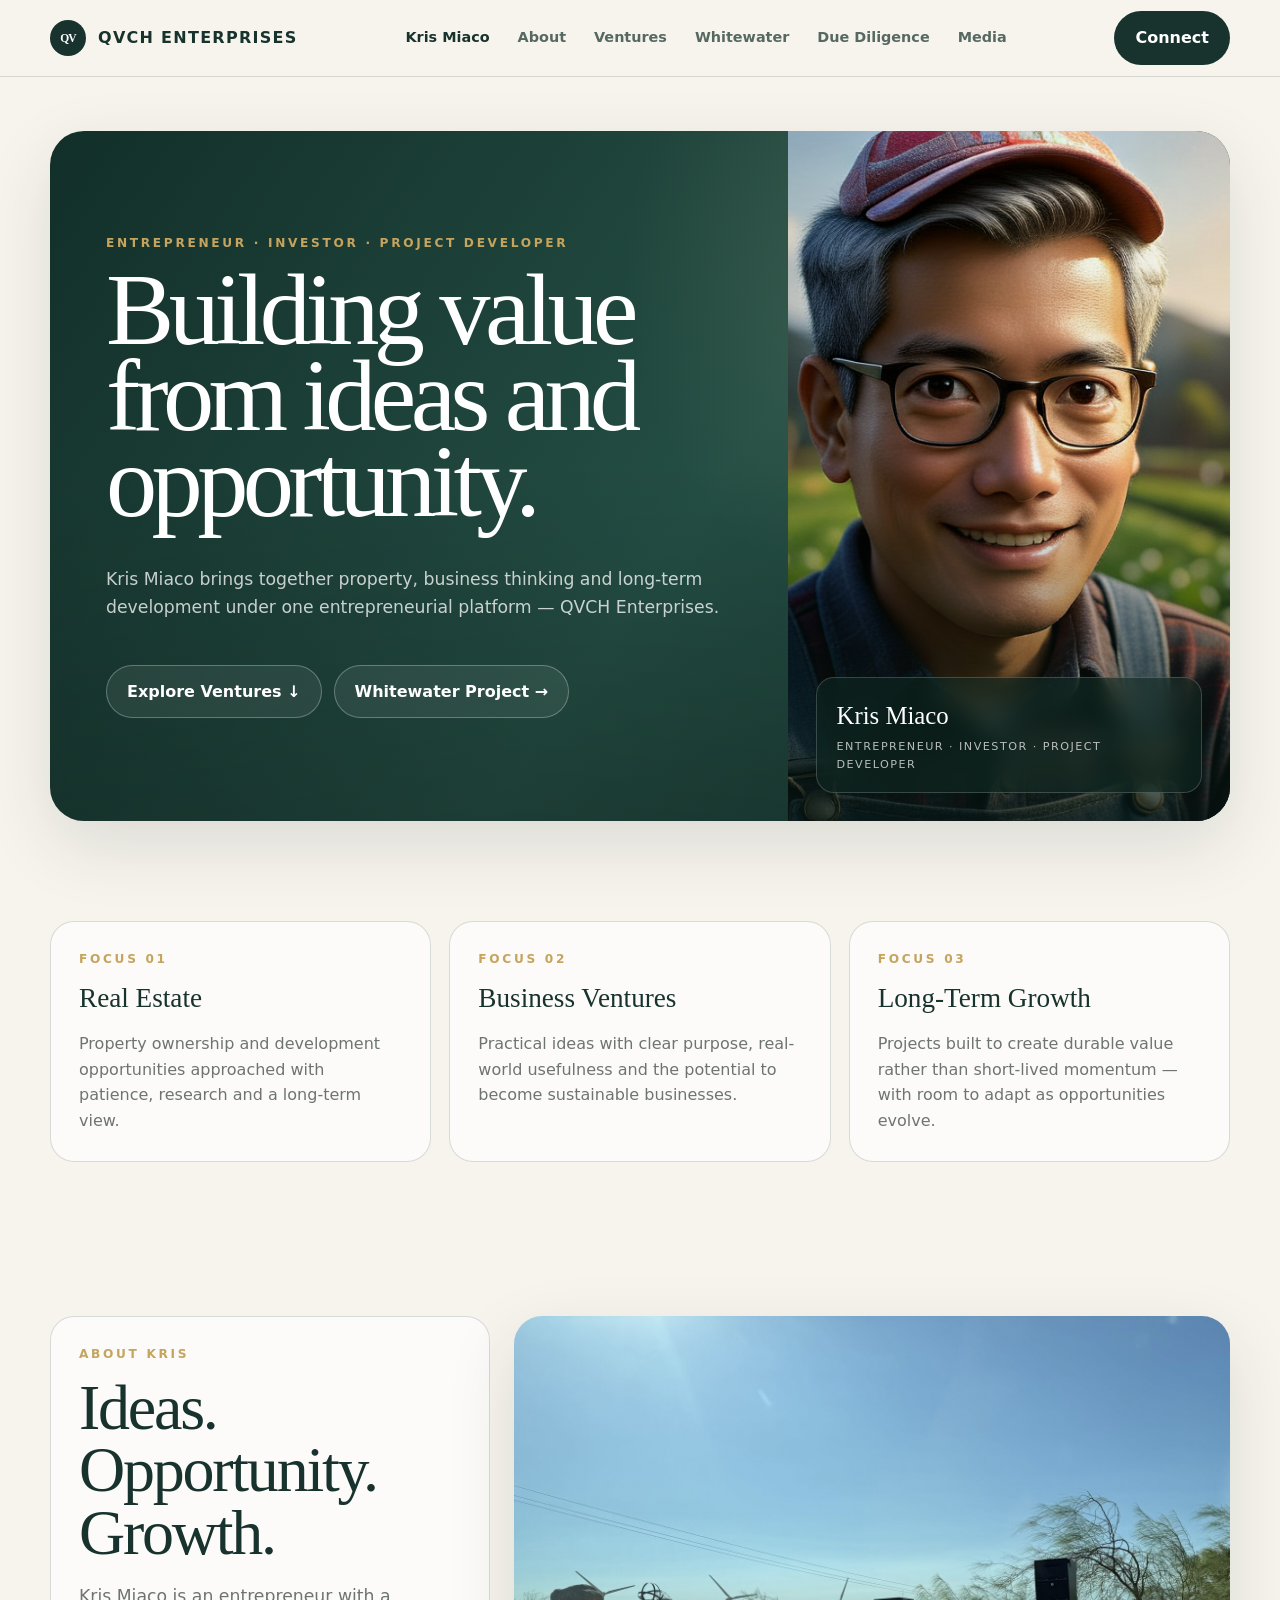
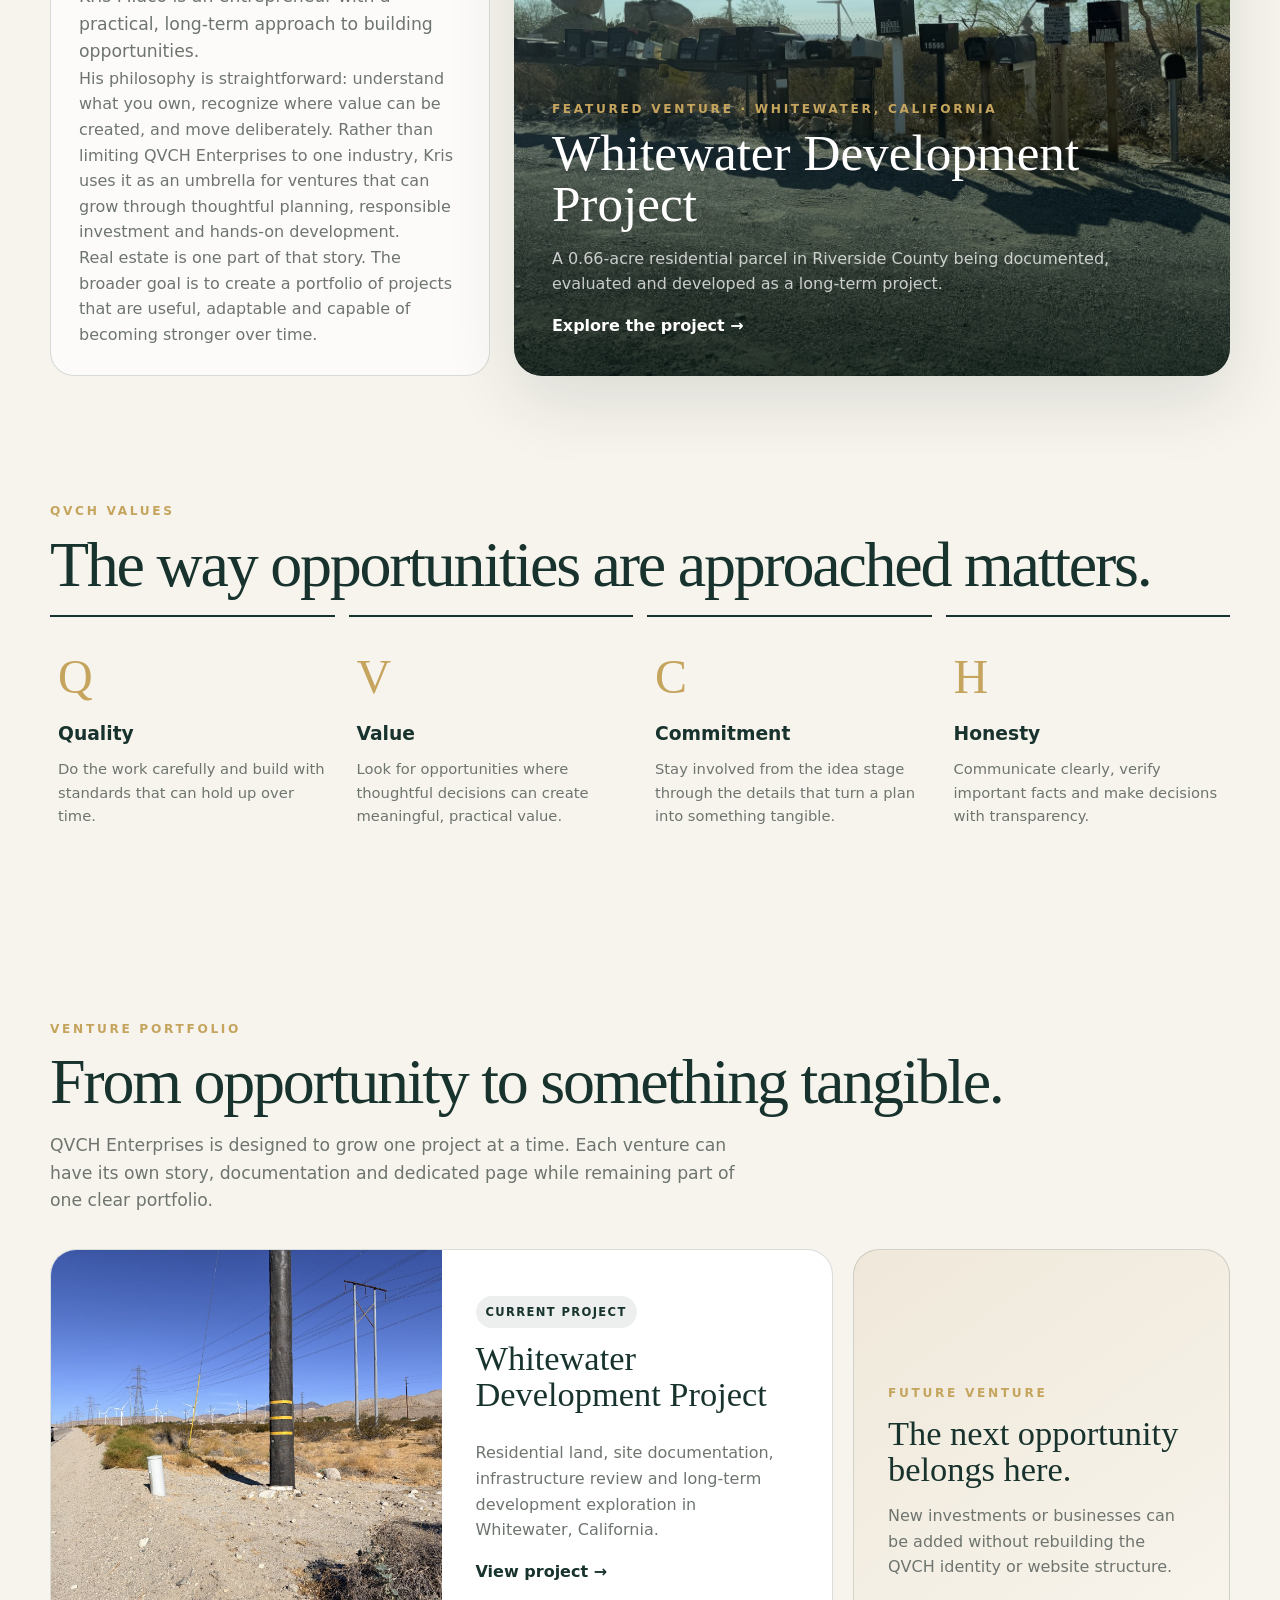
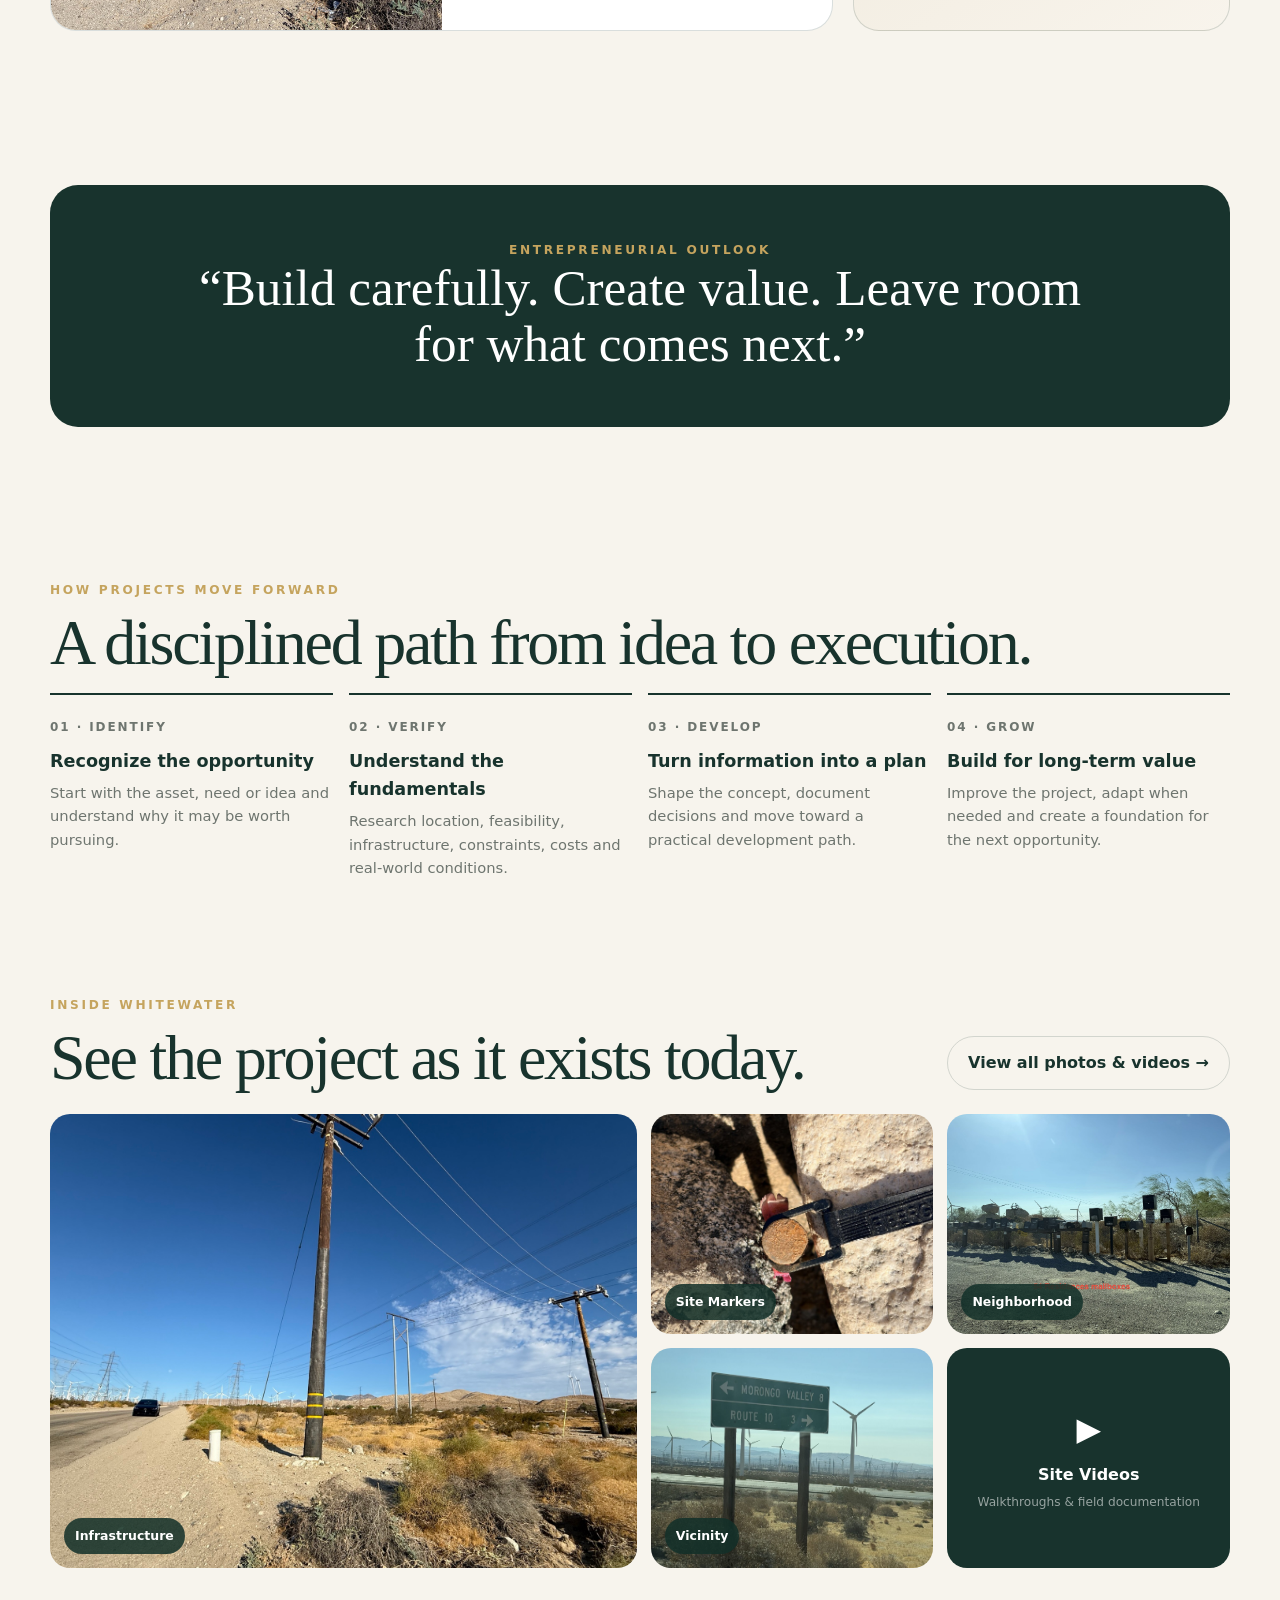
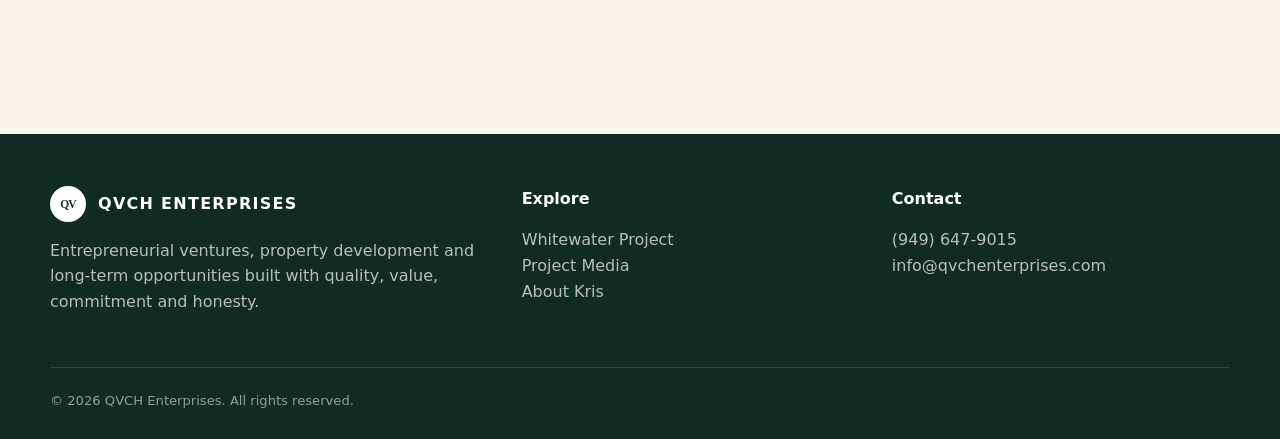
==== commit dbcbc1b7: "Add Whitewater buyer due diligence page" ====
--- a/index.html
+++ b/index.html
@@ -5,7 +5,7 @@
   <meta name="viewport" content="width=device-width,initial-scale=1">
   <meta name="description" content="Kris Miaco and QVCH Enterprises — entrepreneurial ventures, property development, investment ideas and long-term opportunities.">
   <title>Kris Miaco | QVCH Enterprises</title>
-  <link rel="stylesheet" href="assets/css/styles.css">
+  <link rel="stylesheet" href="assets/css/styles-v4.css">
 </head>
 <body>
 <nav class="nav">
@@ -17,6 +17,7 @@
       <a href="#about">About</a>
       <a href="#ventures">Ventures</a>
       <a href="whitewater.html">Whitewater</a>
+      <a href="due-diligence.html">Due Diligence</a>
       <a href="media.html">Media</a>
     </div>
     <a class="nav-cta" href="#contact">Connect</a>
--- a/assets/css/styles-v4.css
+++ b/assets/css/styles-v4.css
@@ -0,0 +1,119 @@
+:root{
+  --ink:#18332d;
+  --ink-2:#284d44;
+  --sand:#d7c3a0;
+  --sand-2:#b79d74;
+  --paper:#f7f4ed;
+  --white:#ffffff;
+  --muted:#6e756f;
+  --line:rgba(24,51,45,.16);
+  --gold:#c5a45e;
+  --shadow:0 24px 70px rgba(20,42,36,.12);
+  --radius:28px;
+}
+*{box-sizing:border-box}
+html{scroll-behavior:smooth}
+body{margin:0;font-family:Inter,ui-sans-serif,system-ui,-apple-system,BlinkMacSystemFont,"Segoe UI",sans-serif;background:var(--paper);color:var(--ink);line-height:1.6}
+a{color:inherit;text-decoration:none}
+img,video{display:block;max-width:100%}
+button{font:inherit}
+.container{width:min(1180px,calc(100% - 40px));margin-inline:auto}
+.eyebrow{font-size:.76rem;letter-spacing:.22em;text-transform:uppercase;font-weight:800;color:var(--gold)}
+.section{padding:96px 0}
+.section-sm{padding:58px 0}
+.section-title{font-family:Georgia,"Times New Roman",serif;font-size:clamp(2.25rem,5vw,4.9rem);line-height:.98;margin:12px 0 18px;font-weight:500;letter-spacing:-.035em}
+.lead{font-size:1.08rem;color:var(--muted);max-width:720px}
+.nav{position:sticky;top:0;z-index:100;background:rgba(247,244,237,.92);backdrop-filter:blur(18px);border-bottom:1px solid var(--line)}
+.nav-inner{min-height:76px;display:flex;align-items:center;justify-content:space-between;gap:24px}
+.brand{display:flex;align-items:center;gap:12px;font-weight:900;letter-spacing:.08em}
+.brand-mark{width:36px;height:36px;border-radius:50%;display:grid;place-items:center;background:var(--ink);color:white;font-family:Georgia,serif;font-size:1.08rem}
+.nav-links{display:flex;align-items:center;gap:28px;font-size:.9rem;font-weight:700}
+.nav-links a{opacity:.72}.nav-links a:hover,.nav-links a.active{opacity:1}
+.nav-cta,.btn{display:inline-flex;align-items:center;justify-content:center;gap:10px;padding:13px 20px;border-radius:999px;font-weight:800;border:1px solid transparent;transition:.2s ease}
+.btn-dark,.nav-cta{background:var(--ink);color:white}.btn-dark:hover,.nav-cta:hover{background:var(--ink-2)}
+.btn-light{border-color:rgba(255,255,255,.28);color:white;background:rgba(255,255,255,.07)}
+.btn-outline{border-color:var(--line);background:transparent}
+.menu-btn{display:none;border:0;background:transparent;font-size:1.5rem;color:var(--ink)}
+.hero{padding:54px 0 42px}
+.hero-shell{min-height:690px;border-radius:34px;overflow:hidden;position:relative;background:linear-gradient(125deg,#122f29 0%,#244e44 55%,#183a32 100%);color:white;box-shadow:var(--shadow)}
+.hero-shell:after{content:"";position:absolute;inset:0;background:radial-gradient(circle at 80% 20%,rgba(215,195,160,.18),transparent 34%),linear-gradient(to top,rgba(0,0,0,.22),transparent 52%);pointer-events:none}
+.hero-grid{position:relative;z-index:1;display:grid;grid-template-columns:1.25fr .75fr;min-height:690px}
+.hero-copy{padding:90px 56px;display:flex;flex-direction:column;justify-content:center}
+.hero-copy h1{font-family:Georgia,"Times New Roman",serif;font-weight:500;letter-spacing:-.055em;font-size:clamp(4rem,8vw,7.9rem);line-height:.84;margin:14px 0 24px;max-width:760px}
+.hero-copy p{max-width:650px;font-size:1.08rem;color:rgba(255,255,255,.76)}
+.hero-actions{display:flex;gap:12px;flex-wrap:wrap;margin-top:26px}
+.hero-portrait{position:relative;min-height:100%;background:linear-gradient(145deg,rgba(255,255,255,.08),rgba(255,255,255,.02));display:flex;align-items:flex-end;padding:36px}
+.portrait-placeholder{width:100%;aspect-ratio:3/4;border:1px dashed rgba(255,255,255,.32);border-radius:26px;display:flex;align-items:center;justify-content:center;text-align:center;padding:20px;color:rgba(255,255,255,.7);background:linear-gradient(180deg,rgba(255,255,255,.08),rgba(255,255,255,.02));font-size:.8rem;letter-spacing:.14em;text-transform:uppercase}
+.focus-grid{display:grid;grid-template-columns:repeat(3,1fr);gap:18px}
+.card{background:rgba(255,255,255,.66);border:1px solid var(--line);border-radius:24px;padding:28px}
+.card h3{font-family:Georgia,serif;font-size:1.7rem;margin:8px 0 10px;font-weight:500}
+.card p{margin:0;color:var(--muted)}
+.split{display:grid;grid-template-columns:.86fr 1.4fr;gap:24px;align-items:stretch}
+.featured{min-height:520px;border-radius:var(--radius);overflow:hidden;position:relative;background-size:cover;background-position:center;box-shadow:var(--shadow)}
+.featured:after{content:"";position:absolute;inset:0;background:linear-gradient(to top,rgba(7,22,18,.78) 0%,rgba(7,22,18,.05) 62%)}
+.featured-content{position:absolute;left:0;right:0;bottom:0;z-index:1;color:white;padding:38px}
+.featured-content h3{font-family:Georgia,serif;font-size:clamp(2rem,4vw,3.5rem);font-weight:500;line-height:1;margin:8px 0 14px}
+.featured-content p{color:rgba(255,255,255,.75);max-width:660px}
+.quote-panel{background:var(--ink);color:white;border-radius:var(--radius);padding:56px;text-align:center}
+.quote-panel blockquote{font-family:Georgia,serif;font-size:clamp(2rem,4vw,4.2rem);line-height:1.08;margin:0 auto;max-width:900px;font-weight:400}
+.timeline{display:grid;grid-template-columns:repeat(3,1fr);gap:16px}
+.timeline .step{border-top:2px solid var(--ink);padding-top:18px}
+.step span{font-size:.75rem;font-weight:900;letter-spacing:.16em;text-transform:uppercase;color:var(--muted)}
+.step h4{font-size:1.1rem;margin:8px 0 6px}.step p{margin:0;color:var(--muted);font-size:.92rem}
+.media-teaser{display:grid;grid-template-columns:1.35fr .65fr .65fr;grid-template-rows:220px 220px;gap:14px}
+.media-teaser a{position:relative;overflow:hidden;border-radius:20px}
+.media-teaser a:first-child{grid-row:1/3}
+.media-teaser img{width:100%;height:100%;object-fit:cover;transition:transform .4s ease}.media-teaser a:hover img{transform:scale(1.03)}
+.media-label{position:absolute;left:14px;bottom:14px;background:rgba(18,47,41,.85);color:white;padding:8px 11px;border-radius:999px;font-size:.78rem;font-weight:800}
+.placeholder-venture{border:1px dashed var(--line);border-radius:24px;padding:44px;text-align:center;color:var(--muted)}
+.footer{background:#102a24;color:white;padding:52px 0 28px;margin-top:70px}.footer-grid{display:grid;grid-template-columns:1.3fr 1fr 1fr;gap:32px}.footer p,.footer a{color:rgba(255,255,255,.7)}.footer-bottom{border-top:1px solid rgba(255,255,255,.12);margin-top:36px;padding-top:22px;font-size:.82rem;color:rgba(255,255,255,.55)}
+.project-hero{padding:32px 0 0}.project-hero-card{min-height:660px;border-radius:34px;overflow:hidden;position:relative;background-size:cover;background-position:center;box-shadow:var(--shadow)}.project-hero-card:after{content:"";position:absolute;inset:0;background:linear-gradient(90deg,rgba(10,28,24,.78),rgba(10,28,24,.18) 72%),linear-gradient(to top,rgba(10,28,24,.55),transparent 55%)}
+.project-hero-copy{position:absolute;z-index:1;left:48px;bottom:56px;color:white;max-width:760px}.project-hero-copy h1{font-family:Georgia,serif;font-size:clamp(3.4rem,7vw,6.5rem);font-weight:500;letter-spacing:-.045em;line-height:.92;margin:10px 0 20px}.project-hero-copy p{font-size:1.05rem;color:rgba(255,255,255,.78);max-width:620px}
+.stats{display:grid;grid-template-columns:repeat(4,1fr);gap:12px;margin-top:20px}.stat{padding:20px;border:1px solid var(--line);border-radius:18px;background:rgba(255,255,255,.55)}.stat small{display:block;color:var(--muted);font-size:.7rem;letter-spacing:.14em;text-transform:uppercase;font-weight:800}.stat strong{display:block;margin-top:4px;font-size:1.05rem}
+.project-copy-grid{display:grid;grid-template-columns:1fr 1fr;gap:48px}.project-copy-grid h2{font-family:Georgia,serif;font-size:clamp(2.6rem,5vw,4.6rem);font-weight:500;line-height:1;margin:0}.project-copy-grid p{color:var(--muted);font-size:1.02rem}
+.highlights{display:grid;grid-template-columns:repeat(3,1fr);gap:18px}.highlight{padding:28px;border-radius:22px;border:1px solid var(--line);background:white}.highlight .num{font-family:Georgia,serif;font-size:2.6rem;color:var(--sand-2)}.highlight h3{margin:8px 0}.highlight p{color:var(--muted);margin:0}
+.concept-panel{display:grid;grid-template-columns:1.05fr .95fr;background:#18342d;color:white;border-radius:30px;overflow:hidden}.concept-visual{min-height:460px;background:linear-gradient(165deg,#b9c0b7 0 37%,#7f7b68 38% 50%,#b6966a 51% 72%,#d7c5a7 73%);position:relative}.concept-visual:after{content:"CONCEPTUAL DEVELOPMENT";position:absolute;left:24px;bottom:24px;background:rgba(0,0,0,.48);padding:9px 12px;border-radius:999px;font-size:.75rem;letter-spacing:.13em}.concept-copy{padding:48px}.concept-copy h2{font-family:Georgia,serif;font-size:3.4rem;font-weight:500;line-height:1;margin:8px 0 18px}.concept-copy p{color:rgba(255,255,255,.72)}.disclaimer{font-size:.82rem;border-top:1px solid rgba(255,255,255,.16);padding-top:18px;margin-top:24px;color:rgba(255,255,255,.52)}
+.location-box{display:grid;grid-template-columns:1fr 1fr;gap:24px}.location-card{border:1px solid var(--line);border-radius:24px;padding:30px;background:white}.map-placeholder{min-height:340px;border-radius:24px;background:linear-gradient(135deg,#d9d0bd,#b0b8aa);display:grid;place-items:center;text-align:center;padding:30px;color:#33483f}
+.gallery-grid{display:grid;grid-template-columns:repeat(12,1fr);grid-auto-rows:210px;gap:14px}.gallery-item{border-radius:20px;overflow:hidden;position:relative;background:#ddd}.gallery-item img{width:100%;height:100%;object-fit:cover}.gallery-item.wide{grid-column:span 7;grid-row:span 2}.gallery-item.tall{grid-column:span 5;grid-row:span 2}.gallery-item.small{grid-column:span 4}.gallery-caption{position:absolute;left:12px;bottom:12px;background:rgba(16,42,36,.82);color:white;padding:7px 10px;border-radius:999px;font-size:.72rem;font-weight:800}
+.media-hero{padding:72px 0 32px}.media-hero h1{font-family:Georgia,serif;font-size:clamp(3.6rem,8vw,7.6rem);line-height:.88;letter-spacing:-.05em;font-weight:500;margin:12px 0 20px}.media-layout{display:grid;grid-template-columns:repeat(12,1fr);gap:14px}.media-card{grid-column:span 4;border-radius:22px;overflow:hidden;background:white;border:1px solid var(--line)}.media-card.feature{grid-column:span 8}.media-card img{width:100%;height:320px;object-fit:cover}.media-card.feature img{height:520px}.media-card .caption{padding:16px 18px}.media-card .caption strong{display:block}.media-card .caption span{color:var(--muted);font-size:.86rem}.video-grid{display:grid;grid-template-columns:1fr 1fr;gap:18px}.video-card{border-radius:22px;overflow:hidden;background:#101d1a;color:white}.video-card video{width:100%;aspect-ratio:16/9;background:#000}.video-card .caption{padding:18px 20px}.journal{display:grid;grid-template-columns:repeat(4,1fr);gap:14px}.journal-step{border:1px dashed var(--line);border-radius:20px;padding:24px}.journal-step span{font-size:.72rem;letter-spacing:.14em;text-transform:uppercase;color:var(--muted);font-weight:800}.journal-step strong{display:block;margin-top:8px}
+.lightbox{position:fixed;inset:0;background:rgba(3,13,10,.92);z-index:999;display:none;align-items:center;justify-content:center;padding:24px}.lightbox.open{display:flex}.lightbox img{max-width:min(1200px,94vw);max-height:88vh;border-radius:18px}.lightbox-close{position:absolute;top:24px;right:28px;border:1px solid rgba(255,255,255,.28);background:rgba(255,255,255,.08);color:white;width:46px;height:46px;border-radius:50%;font-size:1.25rem;cursor:pointer}
+@media (max-width:900px){.nav-links{display:none;position:absolute;left:20px;right:20px;top:74px;background:var(--paper);border:1px solid var(--line);border-radius:18px;padding:18px;flex-direction:column;align-items:flex-start;box-shadow:var(--shadow)}.nav-links.open{display:flex}.menu-btn{display:block}.nav-cta{display:none}.hero-grid{grid-template-columns:1fr}.hero-copy{padding:68px 32px 36px}.hero-portrait{padding:0 32px 36px}.portrait-placeholder{aspect-ratio:16/7}.focus-grid,.timeline,.highlights,.stats,.journal{grid-template-columns:1fr 1fr}.split,.project-copy-grid,.concept-panel,.location-box{grid-template-columns:1fr}.media-teaser{grid-template-columns:1fr 1fr;grid-template-rows:230px 190px}.media-teaser a:first-child{grid-column:1/3;grid-row:auto}.project-hero-copy{left:30px;right:30px;bottom:38px}.media-card,.media-card.feature{grid-column:span 6}.media-card.feature img{height:420px}.footer-grid{grid-template-columns:1fr 1fr}.footer-grid>div:first-child{grid-column:1/3}}
+@media (max-width:620px){.container{width:min(100% - 28px,1180px)}.section{padding:72px 0}.hero{padding-top:20px}.hero-shell,.hero-grid{min-height:auto}.hero-copy h1{font-size:3.75rem}.hero-copy{padding:58px 24px 32px}.hero-portrait{padding:0 24px 24px}.focus-grid,.timeline,.highlights,.stats,.journal,.video-grid{grid-template-columns:1fr}.split{gap:16px}.quote-panel{padding:42px 24px}.media-teaser{display:grid;grid-template-columns:1fr 1fr;grid-template-rows:210px 150px}.featured{min-height:430px}.project-hero-card{min-height:560px}.project-hero-copy{left:22px;right:22px;bottom:28px}.project-hero-copy h1{font-size:3.4rem}.gallery-grid{display:grid;grid-template-columns:1fr;grid-auto-rows:260px}.gallery-item.wide,.gallery-item.tall,.gallery-item.small{grid-column:auto;grid-row:auto}.media-layout{display:block}.media-card,.media-card.feature{margin-bottom:14px}.media-card img,.media-card.feature img{height:320px}.footer-grid{grid-template-columns:1fr}.footer-grid>div:first-child{grid-column:auto}}
+
+/* Complete portfolio additions */
+.brand-qv{font-size:.72rem;letter-spacing:-.08em;font-family:Georgia,"Times New Roman",serif;font-weight:700}
+.footer-mark{background:white;color:var(--ink)}
+.hero-monogram{flex-direction:column;justify-content:center;align-items:center;gap:28px;background:radial-gradient(circle at 50% 42%,rgba(215,195,160,.14),transparent 40%),linear-gradient(145deg,rgba(255,255,255,.06),rgba(255,255,255,.015))}
+.monogram-orbit{width:min(260px,75%);aspect-ratio:1;border:1px solid rgba(255,255,255,.22);border-radius:50%;display:grid;place-items:center;position:relative}
+.monogram-orbit:before,.monogram-orbit:after{content:"";position:absolute;border-radius:50%;border:1px solid rgba(255,255,255,.09)}
+.monogram-orbit:before{inset:18px}.monogram-orbit:after{inset:42px}
+.monogram-orbit span{font-family:Georgia,serif;font-size:clamp(3.6rem,7vw,6rem);letter-spacing:-.12em;padding-right:.12em;color:white}
+.monogram-copy{text-align:center;display:flex;flex-direction:column;gap:4px}.monogram-copy strong{font-family:Georgia,serif;font-size:1.6rem;font-weight:500}.monogram-copy span{font-size:.72rem;text-transform:uppercase;letter-spacing:.18em;color:rgba(255,255,255,.55)}
+.about-card p:not(.lead){color:var(--muted)}
+.values-section{padding-top:30px}.values-grid{display:grid;grid-template-columns:repeat(4,1fr);gap:14px}.values-grid article{border-top:2px solid var(--ink);padding:22px 8px 0}.values-grid article>span{font-family:Georgia,serif;font-size:3rem;color:var(--gold)}.values-grid h3{margin:4px 0 8px}.values-grid p{margin:0;color:var(--muted);font-size:.92rem}
+.venture-grid{display:grid;grid-template-columns:1.35fr .65fr;gap:20px;margin-top:34px}.venture-card{border-radius:26px;overflow:hidden;border:1px solid var(--line);background:white}.venture-live{display:grid;grid-template-columns:1fr 1fr}.venture-image img{width:100%;height:100%;min-height:380px;object-fit:cover}.venture-copy{padding:34px;display:flex;flex-direction:column;justify-content:center}.venture-copy h3,.future-inner h3{font-family:Georgia,serif;font-size:2.15rem;line-height:1.05;font-weight:500;margin:12px 0}.venture-copy p,.future-inner p{color:var(--muted)}.status-pill{display:inline-flex;align-self:flex-start;padding:7px 10px;border-radius:999px;background:rgba(24,51,45,.08);font-size:.72rem;letter-spacing:.12em;text-transform:uppercase;font-weight:800}.venture-future{display:flex;min-height:380px;background:linear-gradient(145deg,#efe8da,#f8f4ec)}.future-inner{padding:34px;align-self:flex-end}
+.timeline-four{grid-template-columns:repeat(4,1fr)}
+.section-head-row{display:flex;justify-content:space-between;align-items:end;gap:20px;flex-wrap:wrap;margin-bottom:24px}.compact-title{font-size:clamp(2.5rem,5vw,4.1rem);margin-bottom:0}.video-teaser{background:var(--ink);display:grid!important;place-items:center;color:white;text-align:center}.video-teaser span{display:block;font-size:.76rem;color:rgba(255,255,255,.55);margin-top:5px}.play-icon{font-size:2rem;margin-bottom:7px}
+.feature-split{display:grid;grid-template-columns:1.08fr .92fr;border-radius:28px;overflow:hidden;background:white;border:1px solid var(--line)}.feature-photo img{width:100%;height:100%;min-height:480px;object-fit:cover}.feature-copy-panel{padding:50px;display:flex;flex-direction:column;justify-content:center}.feature-copy-panel h2{font-family:Georgia,serif;font-size:clamp(2.5rem,5vw,4rem);line-height:1;margin:10px 0 18px;font-weight:500}.feature-copy-panel p{color:var(--muted)}.feature-copy-panel .btn{align-self:flex-start;margin-top:12px}
+.concept-photo{background-size:cover;background-position:center}.concept-photo:after{content:"CURRENT SITE VIEW"}
+.location-photo{position:relative;border-radius:24px;overflow:hidden;min-height:340px}.location-photo img{width:100%;height:100%;object-fit:cover}.location-photo-caption{position:absolute;left:16px;right:16px;bottom:16px;background:rgba(16,42,36,.84);color:white;padding:12px 14px;border-radius:14px;font-size:.82rem;font-weight:700}
+.media-intro{padding-top:22px}.media-intro-grid{display:grid;grid-template-columns:.8fr 1.2fr;gap:46px;align-items:start}.media-intro-grid h2{font-family:Georgia,serif;font-size:clamp(2.5rem,5vw,4rem);font-weight:500;line-height:1;margin:10px 0}.media-intro-grid p{color:var(--muted)}
+.video-grid-three{grid-template-columns:repeat(3,1fr)}.video-card .caption p{margin:5px 0 0;color:rgba(255,255,255,.62);font-size:.88rem}.active-stage{border-style:solid;background:rgba(255,255,255,.6)}.media-note{margin-top:22px;padding:18px 20px;border-radius:18px;background:rgba(24,51,45,.06);color:var(--muted);font-size:.84rem}
+@media (max-width:900px){.values-grid,.timeline-four{grid-template-columns:1fr 1fr}.venture-grid{grid-template-columns:1fr}.venture-live{grid-template-columns:1fr 1fr}.feature-split,.media-intro-grid{grid-template-columns:1fr}.feature-photo img{min-height:380px}.video-grid-three{grid-template-columns:1fr 1fr}}
+@media (max-width:620px){.values-grid,.timeline-four,.video-grid-three{grid-template-columns:1fr}.venture-live{grid-template-columns:1fr}.venture-image img{min-height:260px}.feature-copy-panel{padding:34px 24px}.monogram-orbit{width:190px}.hero-monogram{padding:36px 24px}}
+
+/* v2 — Kris portrait integration */
+.hero-photo{padding:0;overflow:hidden;position:relative;align-items:stretch;background:#17372f}
+.hero-photo img{width:100%;height:100%;min-height:690px;object-fit:cover;object-position:center center}
+.hero-photo:after{content:"";position:absolute;inset:0;background:linear-gradient(to top,rgba(7,22,18,.78) 0%,rgba(7,22,18,.06) 48%,rgba(7,22,18,.04) 100%);pointer-events:none}
+.hero-photo-caption{position:absolute;z-index:2;left:28px;right:28px;bottom:28px;padding:18px 20px;border:1px solid rgba(255,255,255,.18);border-radius:18px;background:rgba(15,42,35,.55);backdrop-filter:blur(12px);display:flex;flex-direction:column;gap:2px}
+.hero-photo-caption strong{font-family:Georgia,serif;font-size:1.55rem;font-weight:500}
+.hero-photo-caption span{font-size:.7rem;letter-spacing:.13em;text-transform:uppercase;color:rgba(255,255,255,.7)}
+@media (max-width:900px){.hero-photo img{min-height:520px;max-height:620px}.hero-photo{padding:0}.hero-photo-caption{left:24px;right:24px;bottom:24px}}
+@media (max-width:620px){.hero-photo{padding:0}.hero-photo img{min-height:430px;max-height:520px}.hero-photo-caption{left:18px;right:18px;bottom:18px}}
+
+/* v4 — Buyer Due Diligence page */
+.text-link{display:inline-block;margin-top:12px;font-size:.86rem;font-weight:850;color:var(--ink);border-bottom:1px solid currentColor}
+.dd-hero{padding:42px 0 20px}.dd-hero-panel{min-height:540px;border-radius:34px;padding:66px;display:grid;grid-template-columns:1.5fr .5fr;gap:54px;align-items:end;background:radial-gradient(circle at 78% 22%,rgba(215,195,160,.18),transparent 34%),linear-gradient(135deg,#123028,#1d463b);color:white;box-shadow:var(--shadow);overflow:hidden;position:relative}.dd-hero-panel:after{content:"";position:absolute;right:-120px;top:-150px;width:430px;height:430px;border:1px solid rgba(255,255,255,.08);border-radius:50%;box-shadow:0 0 0 55px rgba(255,255,255,.025),0 0 0 110px rgba(255,255,255,.018)}.dd-hero-copy{position:relative;z-index:1}.dd-hero-copy h1{font-family:Georgia,serif;font-size:clamp(4rem,8vw,7.4rem);font-weight:500;letter-spacing:-.055em;line-height:.88;margin:12px 0 22px}.dd-hero-copy p{font-size:1.08rem;max-width:720px;color:rgba(255,255,255,.76)}.dd-hero-note{position:relative;z-index:1;padding:24px;border:1px solid rgba(255,255,255,.18);border-radius:22px;background:rgba(255,255,255,.06);backdrop-filter:blur(10px)}.dd-hero-note span{display:block;font-size:.67rem;letter-spacing:.14em;text-transform:uppercase;color:rgba(255,255,255,.52);font-weight:800;margin-top:14px}.dd-hero-note span:first-child{margin-top:0}.dd-hero-note strong{display:block;font-family:Georgia,serif;font-size:1.25rem;font-weight:500;margin-top:2px}.dd-intro-grid{display:grid;grid-template-columns:.8fr 1.2fr;gap:52px}.dd-intro-grid h2{font-family:Georgia,serif;font-size:clamp(2.6rem,5vw,4.5rem);font-weight:500;line-height:1;margin:10px 0}.dd-intro-grid p{color:var(--muted);font-size:1.02rem}.dd-status-note{font-size:.75rem;letter-spacing:.12em;text-transform:uppercase;font-weight:800;color:var(--muted);padding:9px 12px;border:1px solid var(--line);border-radius:999px}.document-grid{display:grid;grid-template-columns:1fr 1fr;gap:18px}.document-card{border:1px solid var(--line);border-radius:24px;padding:30px;background:rgba(255,255,255,.72);display:flex;flex-direction:column;min-height:330px}.document-card.featured-doc{background:white;box-shadow:0 18px 48px rgba(20,42,36,.08)}.muted-doc{background:rgba(255,255,255,.35)}.doc-top{display:flex;justify-content:space-between;align-items:center;gap:12px;flex-wrap:wrap}.doc-type,.doc-status{font-size:.66rem;letter-spacing:.12em;text-transform:uppercase;font-weight:900;padding:7px 9px;border-radius:999px}.doc-type.source{background:var(--ink);color:white}.doc-type.reference{background:#ece3d4;color:var(--ink)}.doc-type.pending{background:rgba(24,51,45,.07);color:var(--muted)}.doc-status{border:1px solid var(--line)}.doc-status.ready{color:var(--ink)}.doc-status.contextual,.doc-status.review{color:var(--muted)}.document-card h3{font-family:Georgia,serif;font-size:2rem;font-weight:500;line-height:1.08;margin:24px 0 10px}.document-card p{color:var(--muted);margin-top:0}.doc-meta{display:flex;flex-wrap:wrap;gap:8px;margin:4px 0 22px}.doc-meta span{font-size:.72rem;background:rgba(24,51,45,.055);border-radius:999px;padding:6px 9px;color:var(--muted)}.document-card .btn{align-self:flex-start;margin-top:auto}.disabled-action{margin-top:auto;align-self:flex-start;font-weight:800;font-size:.84rem;color:#9a9f9b;border-bottom:1px dashed #b9bdb9}.report-review-grid{display:grid;grid-template-columns:repeat(3,1fr);gap:18px;margin-top:34px}.review-card{border-top:2px solid var(--ink);padding:24px 8px 0}.review-card>span{font-size:.7rem;letter-spacing:.14em;text-transform:uppercase;font-weight:900;color:var(--gold)}.review-card h3{font-family:Georgia,serif;font-size:1.85rem;line-height:1.08;font-weight:500;margin:10px 0}.review-card p{color:var(--muted);font-size:.94rem}.review-card strong{display:block;margin-top:18px;font-size:.69rem;letter-spacing:.11em;color:var(--ink)}.dd-callout{background:white;border:1px solid var(--line);border-radius:28px;padding:44px;display:grid;grid-template-columns:.8fr 1.2fr;gap:40px}.dd-callout h2{font-family:Georgia,serif;font-size:clamp(2.2rem,4vw,3.5rem);font-weight:500;line-height:1;margin:10px 0}.checklist-grid{display:grid;grid-template-columns:1fr 1fr;gap:16px}.checklist-grid p{margin:0;padding:16px 0;border-top:1px solid var(--line);color:var(--muted)}.checklist-grid strong{color:var(--ink)}.disclaimer-panel{background:#ece5d8;border-radius:28px;padding:46px}.disclaimer-panel h2{font-family:Georgia,serif;font-size:clamp(2.3rem,4vw,3.8rem);font-weight:500;line-height:1;margin:10px 0 18px}.disclaimer-panel p{color:#5f675f;max-width:1000px;margin-bottom:0}
+@media (max-width:900px){.dd-hero-panel,.dd-intro-grid,.dd-callout{grid-template-columns:1fr}.dd-hero-panel{padding:48px 34px}.document-grid,.report-review-grid{grid-template-columns:1fr 1fr}.report-review-grid article:last-child{grid-column:1/3}.checklist-grid{grid-template-columns:1fr 1fr}}
+@media (max-width:620px){.dd-hero{padding-top:20px}.dd-hero-panel{min-height:auto;padding:42px 24px;border-radius:28px}.dd-hero-copy h1{font-size:3.7rem}.document-grid,.report-review-grid,.checklist-grid{grid-template-columns:1fr}.report-review-grid article:last-child{grid-column:auto}.document-card{padding:24px;min-height:0}.dd-callout,.disclaimer-panel{padding:30px 24px}}
